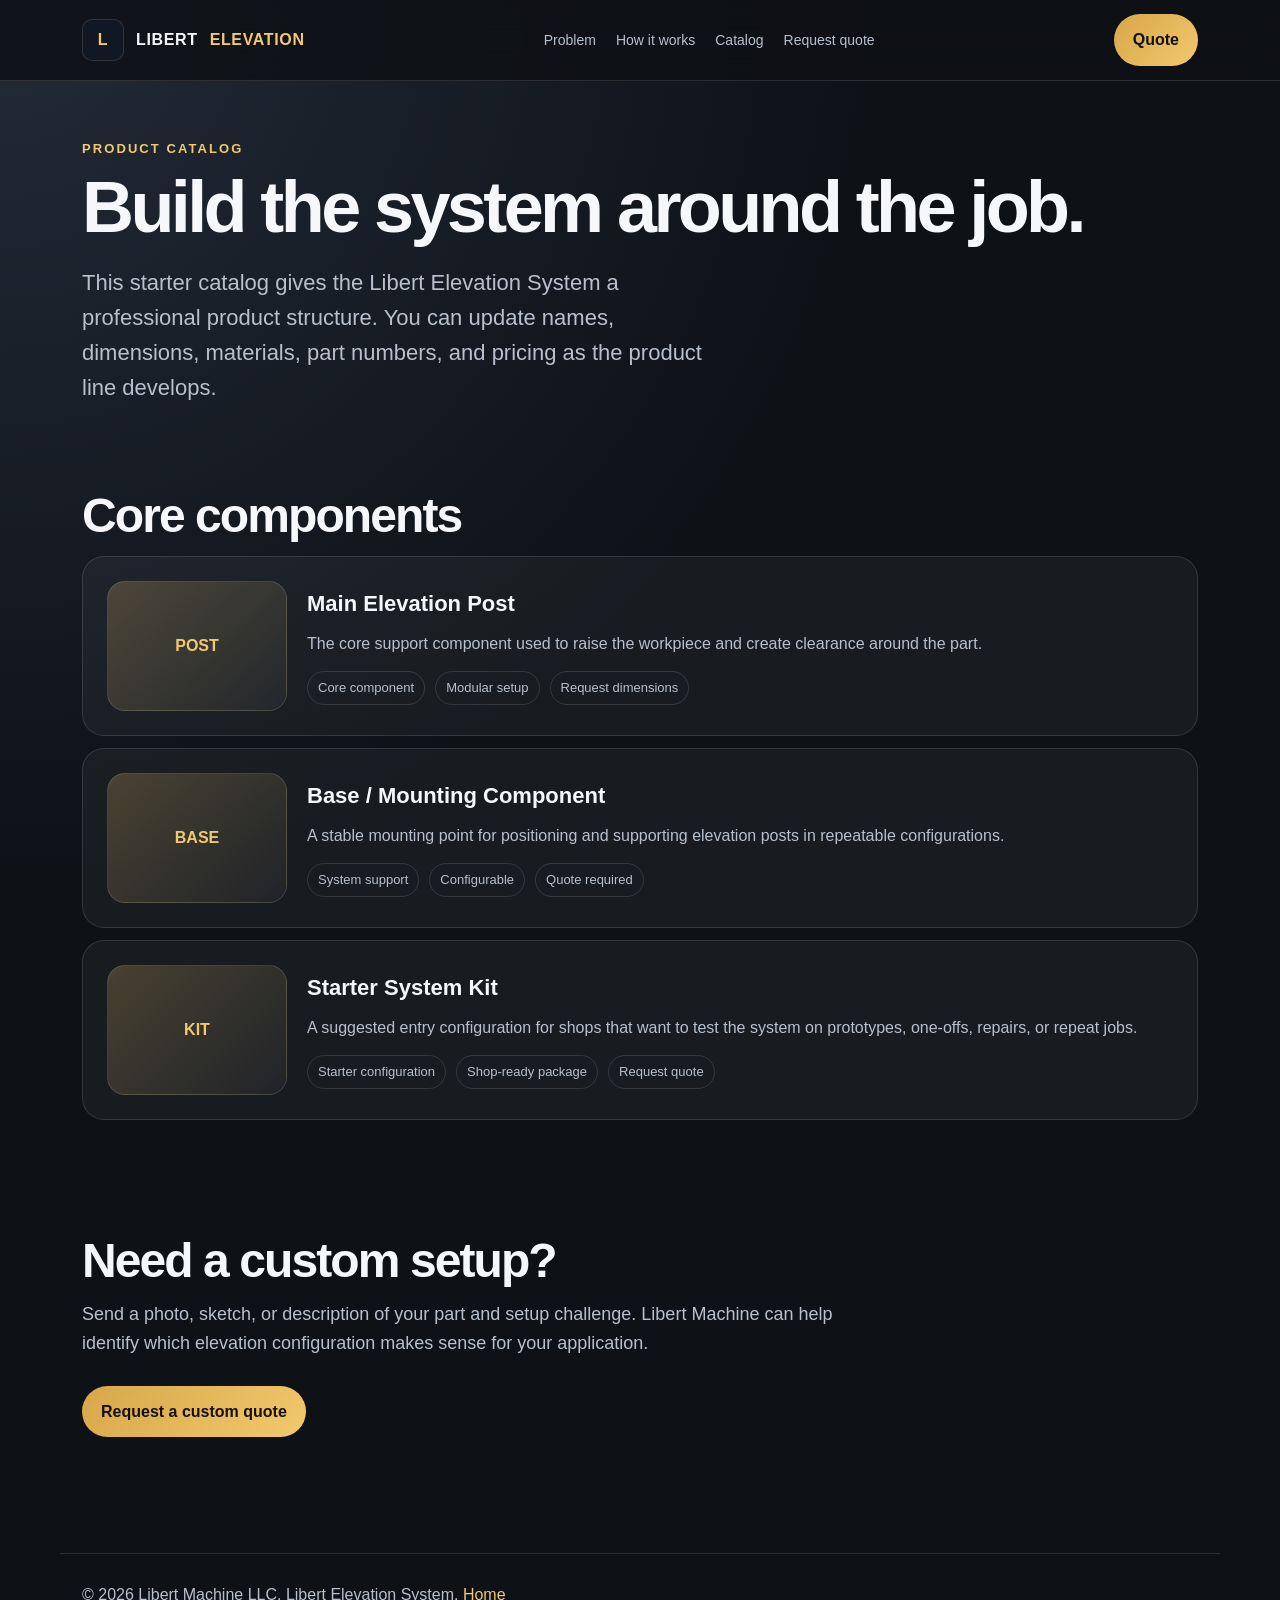
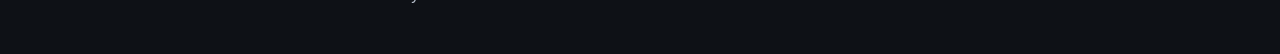
==== catalog.html @ 6cf3e9b4 "Add files via upload" ====
<!DOCTYPE html>
<html lang="en">
<head>
  <meta charset="UTF-8" />
  <meta name="viewport" content="width=device-width, initial-scale=1.0" />
  <title>Product Catalog | Libert Elevation System</title>
  <meta name="description" content="Explore Libert Elevation System modular workholding components and starter configurations." />
  <link rel="stylesheet" href="styles.css" />
</head>
<body>
  <nav class="nav">
    <div class="nav-inner">
      <a class="logo-lockup" href="index.html"><span class="logo-mark">L</span> Libert <span>Elevation</span></a>
      <div class="nav-links">
        <a href="index.html#problem">Problem</a>
        <a href="index.html#how">How it works</a>
        <a href="catalog.html">Catalog</a>
        <a href="index.html#quote">Request quote</a>
      </div>
      <a class="btn btn-primary mobile-cta" href="index.html#quote">Quote</a>
    </div>
  </nav>

  <main class="page-wrap">
    <div class="eyebrow">Product catalog</div>
    <h1>Build the system around the job.</h1>
    <p class="lead">This starter catalog gives the Libert Elevation System a professional product structure. You can update names, dimensions, materials, part numbers, and pricing as the product line develops.</p>

    <section style="padding-left:0;padding-right:0;">
      <h2 class="section-title">Core components</h2>
      <div class="feature-list">
        <div class="card catalog-item">
          <div class="catalog-visual">Post</div>
          <div>
            <h3>Main Elevation Post</h3>
            <p>The core support component used to raise the workpiece and create clearance around the part.</p>
            <div class="specs"><span>Core component</span><span>Modular setup</span><span>Request dimensions</span></div>
          </div>
        </div>

        <div class="card catalog-item">
          <div class="catalog-visual">Base</div>
          <div>
            <h3>Base / Mounting Component</h3>
            <p>A stable mounting point for positioning and supporting elevation posts in repeatable configurations.</p>
            <div class="specs"><span>System support</span><span>Configurable</span><span>Quote required</span></div>
          </div>
        </div>

        <div class="card catalog-item">
          <div class="catalog-visual">Kit</div>
          <div>
            <h3>Starter System Kit</h3>
            <p>A suggested entry configuration for shops that want to test the system on prototypes, one-offs, repairs, or repeat jobs.</p>
            <div class="specs"><span>Starter configuration</span><span>Shop-ready package</span><span>Request quote</span></div>
          </div>
        </div>
      </div>
    </section>

    <section style="padding-left:0;padding-right:0;">
      <h2 class="section-title">Need a custom setup?</h2>
      <p class="section-copy">Send a photo, sketch, or description of your part and setup challenge. Libert Machine can help identify which elevation configuration makes sense for your application.</p>
      <a class="btn btn-primary" href="index.html#quote">Request a custom quote</a>
    </section>
  </main>

  <footer>
    © 2026 Libert Machine LLC. Libert Elevation System. <a href="index.html">Home</a>
  </footer>
</body>
</html>
---- styles.css ----
:root {
  --bg: #0e1116;
  --panel: #171c24;
  --panel-2: #202733;
  --text: #f5f7fa;
  --muted: #b7c0cc;
  --line: rgba(255,255,255,.12);
  --accent: #d7a64a;
  --accent-2: #f2c96d;
  --max: 1160px;
}
* { box-sizing: border-box; }
html { scroll-behavior: smooth; }
body {
  margin: 0;
  font-family: Arial, Helvetica, sans-serif;
  background: radial-gradient(circle at top left, #222b38 0, var(--bg) 42%);
  color: var(--text);
  line-height: 1.6;
  overflow-x: hidden;
}
a { color: inherit; text-decoration: none; }
img { max-width: 100%; display: block; }
.nav {
  position: sticky; top: 0; z-index: 10;
  backdrop-filter: blur(16px);
  background: rgba(14, 17, 22, .86);
  border-bottom: 1px solid var(--line);
}
.nav-inner {
  max-width: var(--max); margin: 0 auto; padding: 14px 22px;
  display: flex; align-items: center; justify-content: space-between; gap: 18px;
}
.logo-lockup { display:flex; align-items:center; gap:12px; font-weight:900; text-transform:uppercase; letter-spacing:.04em; }
.logo-mark { width:42px; height:42px; border-radius:10px; background:#111823; border:1px solid var(--line); display:grid; place-items:center; color:var(--accent-2); font-weight:900; }
.logo-lockup span { color: var(--accent-2); }
.nav-links { display: flex; gap: 20px; color: var(--muted); font-size: 14px; align-items:center; }
.nav-links a:hover { color: var(--text); }
.mobile-cta { display:none; }
section, .page-wrap { max-width: var(--max); margin: 0 auto; padding: 58px 22px; }
.hero {
  max-width: var(--max); margin: 0 auto; padding: 76px 22px 54px;
  display: grid; grid-template-columns: 1fr 1fr; gap: 42px; align-items: center;
}
.eyebrow { color: var(--accent-2); text-transform: uppercase; letter-spacing: .16em; font-size: 13px; font-weight: 700; margin-bottom: 14px; }
h1 { font-size: clamp(42px, 6vw, 72px); line-height: .96; margin: 0 0 22px; letter-spacing: -0.05em; }
.lead { font-size: clamp(18px, 2vw, 22px); color: var(--muted); max-width: 650px; margin: 0 0 28px; }
.buttons { display: flex; flex-wrap: wrap; gap: 14px; margin-top: 28px; }
.btn {
  display: inline-flex; align-items: center; justify-content: center;
  padding: 13px 19px; border-radius: 999px; font-weight: 800;
  border: 1px solid var(--line); cursor:pointer;
}
.btn-primary { background: linear-gradient(135deg, var(--accent), var(--accent-2)); color: #15110a; border: 0; }
.hero-card, .media-card {
  background: linear-gradient(180deg, rgba(255,255,255,.08), rgba(255,255,255,.02));
  border: 1px solid var(--line); border-radius: 28px; padding: 12px;
  box-shadow: 0 28px 70px rgba(0,0,0,.38);
}
.hero-card img { width: 100%; aspect-ratio: 16 / 10; object-fit: cover; border-radius: 20px; }
.caption { padding: 14px 8px 4px; color: var(--muted); font-size: 14px; }
.section-title { font-size: clamp(32px, 4vw, 48px); line-height: 1.05; margin: 0 0 14px; letter-spacing: -0.04em; }
.section-copy { color: var(--muted); max-width: 800px; margin: 0 0 28px; font-size: 18px; }
.grid-3 { display: grid; grid-template-columns: repeat(3, 1fr); gap: 18px; }
.grid-2 { display: grid; grid-template-columns: repeat(2, 1fr); gap: 18px; }
.card {
  background: rgba(255,255,255,.045); border: 1px solid var(--line);
  border-radius: 22px; padding: 24px;
}
.card h3 { margin: 0 0 10px; font-size: 22px; }
.card p { margin: 0; color: var(--muted); }
.problem { background: rgba(0,0,0,.18); border-top: 1px solid var(--line); border-bottom: 1px solid var(--line); max-width:none; }
.problem-inner { max-width:var(--max); margin:0 auto; padding: 58px 22px; }
.split { display: grid; grid-template-columns: .95fr 1.05fr; gap: 24px; align-items: stretch; }
.feature-list { display: grid; gap: 12px; }
.feature { background: var(--panel); border: 1px solid var(--line); border-radius: 18px; padding: 18px; }
.feature strong { color: var(--accent-2); }
.quote-box {
  background: linear-gradient(135deg, var(--panel), var(--panel-2));
  border: 1px solid var(--line); border-radius: 28px; padding: 30px;
  display: flex; flex-direction: column; justify-content: center;
}
.quote-box p { font-size: clamp(24px, 3vw, 38px); line-height: 1.15; letter-spacing: -0.04em; margin: 0; font-weight: 800; }
.steps { counter-reset: step; }
.step h3::before {
  counter-increment: step; content: counter(step);
  display:inline-grid; place-items:center; width:32px; height:32px;
  margin-right:10px; border-radius:50%; background:var(--accent-2); color:#15110a; font-size:16px;
}
.catalog-item { display:grid; grid-template-columns: 180px 1fr; gap: 20px; align-items:center; }
.catalog-visual {
  min-height:130px; border-radius:18px; border:1px solid var(--line);
  background: linear-gradient(135deg, rgba(242,201,109,.22), rgba(255,255,255,.04));
  display:grid; place-items:center; color:var(--accent-2); font-weight:900; text-transform:uppercase;
}
.specs { display:flex; gap:10px; flex-wrap:wrap; margin-top:14px; }
.specs span { border:1px solid var(--line); color:var(--muted); border-radius:999px; padding:6px 10px; font-size:13px; }
.cta {
  background: linear-gradient(135deg, rgba(215,166,74,.18), rgba(255,255,255,.04));
  border: 1px solid var(--line); border-radius: 32px; padding: 42px;
  display: grid; grid-template-columns: 1.1fr .9fr; gap: 28px; align-items: start;
}
.cta h2 { margin: 0 0 12px; font-size: clamp(32px, 4vw, 52px); line-height: 1; }
.cta p { margin: 0 0 18px; color: var(--muted); font-size: 18px; }
form { display: grid; gap: 12px; }
input, textarea, select {
  width: 100%; padding: 14px 15px; border-radius: 14px;
  border: 1px solid var(--line); background: rgba(0,0,0,.24);
  color: var(--text); font: inherit;
}
textarea { min-height: 120px; resize: vertical; }
.form-grid { display:grid; grid-template-columns:1fr 1fr; gap:12px; }
footer {
  max-width: var(--max); margin: 0 auto; padding: 28px 22px 46px;
  color: var(--muted); border-top: 1px solid var(--line);
}
footer a { color:var(--accent-2); }
@media (max-width: 860px) {
  .hero, .split, .cta, .grid-2 { grid-template-columns: 1fr; }
  .grid-3 { grid-template-columns: 1fr; }
  .nav-links { display: none; }
  .mobile-cta { display:inline-flex; padding:10px 13px; font-size:13px; }
  .hero { padding-top: 48px; }
  .cta { padding: 28px; }
  .catalog-item { grid-template-columns:1fr; }
  .form-grid { grid-template-columns:1fr; }
}
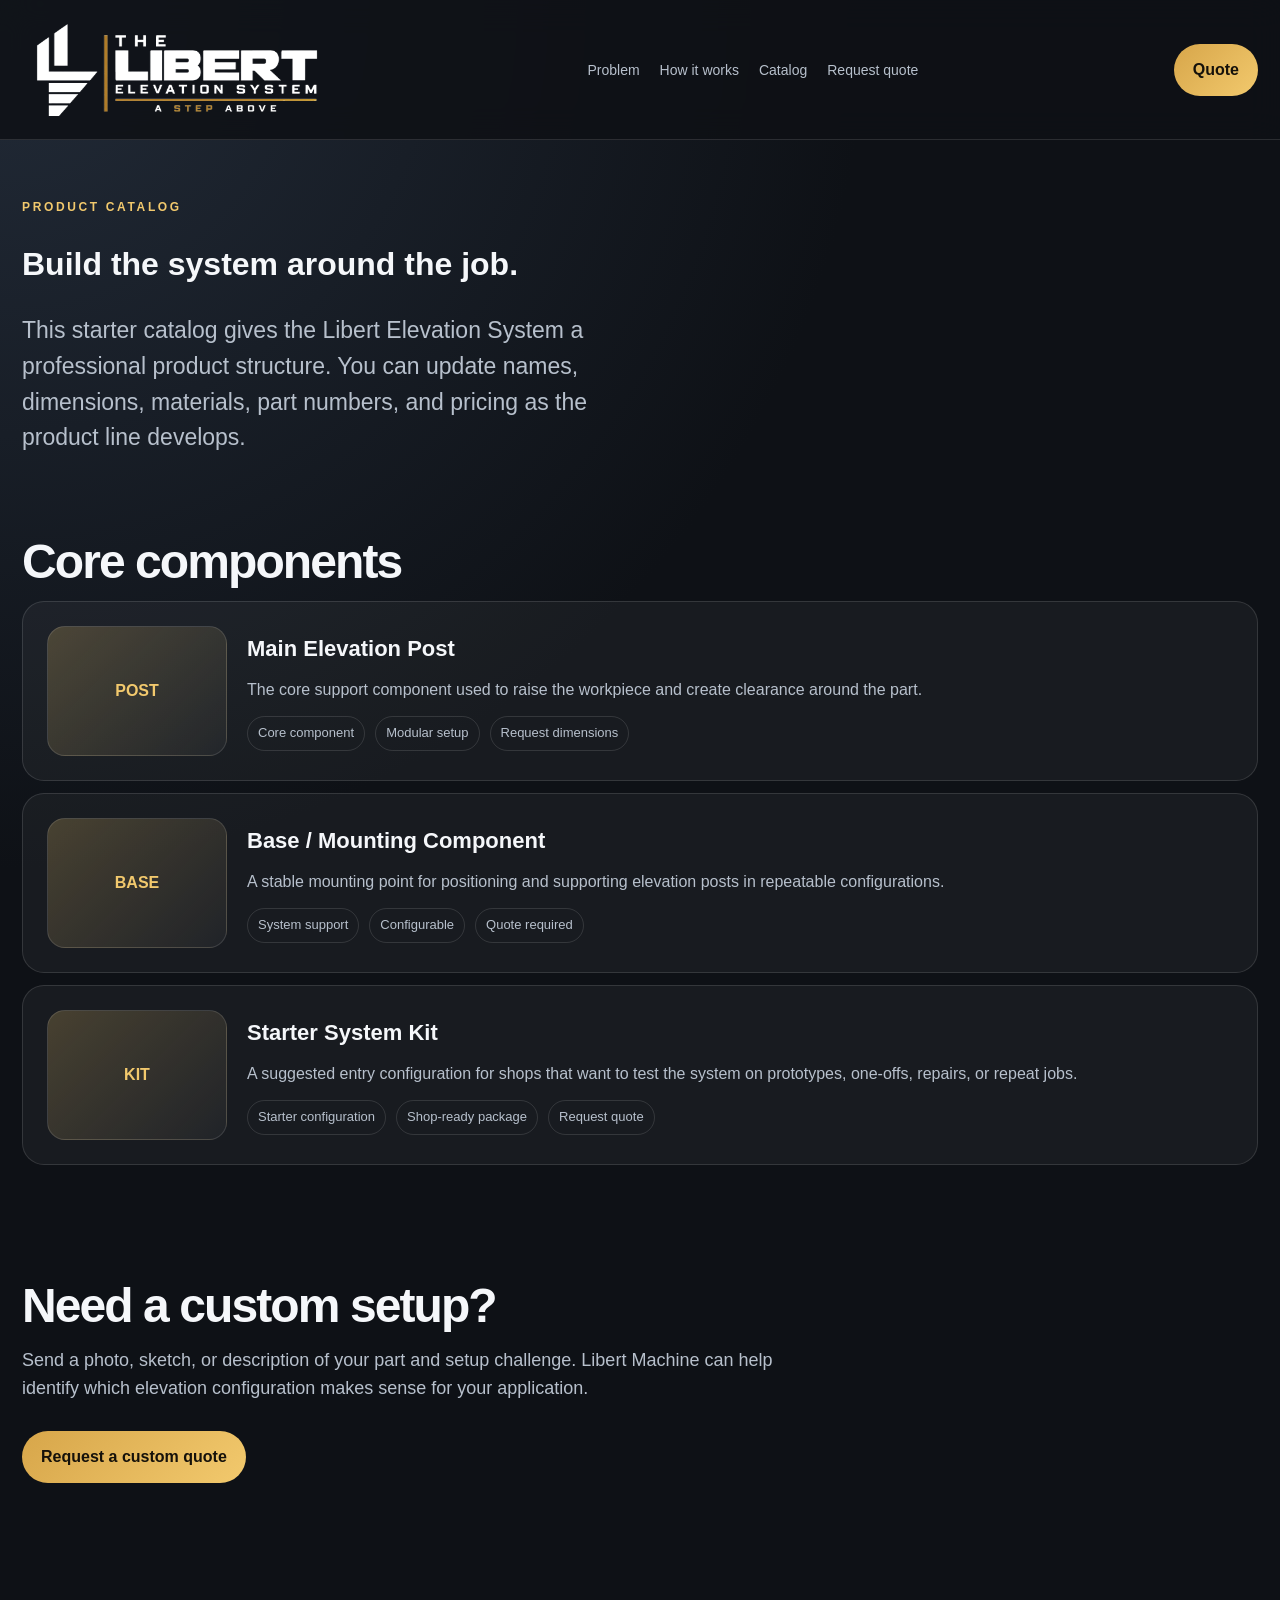
==== commit c34def55: "Add ROI calculator and premium quote section" ====
--- a/catalog.html
+++ b/catalog.html
@@ -6,14 +6,15 @@
   <title>Product Catalog | Libert Elevation System</title>
   <meta name="description" content="Explore Libert Elevation System modular workholding components and starter configurations." />
   <link rel="stylesheet" href="styles.css" />
+  <link rel="icon" href="favicon.png" type="image/png" />
 </head>
 <body>
   <nav class="nav">
     <div class="nav-inner">
-      <a class="logo-lockup" href="index.html"><span class="logo-mark">L</span> Libert <span>Elevation</span></a>
+      <a class="logo-lockup" href="index.html" aria-label="Libert Elevation System — Home"><img src="assets/les-full-logo-light.png" alt="The Libert Elevation System — A Step Above" width="460" height="165"></a>
       <div class="nav-links">
         <a href="index.html#problem">Problem</a>
-        <a href="index.html#how">How it works</a>
+        <a href="index.html#system-diagram">How it works</a>
         <a href="catalog.html">Catalog</a>
         <a href="index.html#quote">Request quote</a>
       </div>
--- a/styles.css
+++ b/styles.css
@@ -1,4 +1,3 @@
-
 :root {
   --bg: #0e1116;
   --panel: #171c24;
@@ -8,7 +7,7 @@
   --line: rgba(255,255,255,.12);
   --accent: #d7a64a;
   --accent-2: #f2c96d;
-  --max: 1160px;
+  --max: 1400px;
 }
 * { box-sizing: border-box; }
 html { scroll-behavior: smooth; }
@@ -34,31 +33,262 @@
 }
 .logo-lockup { display:flex; align-items:center; gap:12px; font-weight:900; text-transform:uppercase; letter-spacing:.04em; }
 .logo-mark { width:42px; height:42px; border-radius:10px; background:#111823; border:1px solid var(--line); display:grid; place-items:center; color:var(--accent-2); font-weight:900; }
-.logo-lockup span { color: var(--accent-2); }
+.logo-main {
+  color: var(--text);
+}
+
+.logo-accent {
+  color: var(--accent-2);
+}
 .nav-links { display: flex; gap: 20px; color: var(--muted); font-size: 14px; align-items:center; }
 .nav-links a:hover { color: var(--text); }
 .mobile-cta { display:none; }
 section, .page-wrap { max-width: var(--max); margin: 0 auto; padding: 58px 22px; }
 .hero {
-  max-width: var(--max); margin: 0 auto; padding: 76px 22px 54px;
-  display: grid; grid-template-columns: 1fr 1fr; gap: 42px; align-items: center;
-}
-.eyebrow { color: var(--accent-2); text-transform: uppercase; letter-spacing: .16em; font-size: 13px; font-weight: 700; margin-bottom: 14px; }
-h1 { font-size: clamp(42px, 6vw, 72px); line-height: .96; margin: 0 0 22px; letter-spacing: -0.05em; }
-.lead { font-size: clamp(18px, 2vw, 22px); color: var(--muted); max-width: 650px; margin: 0 0 28px; }
-.buttons { display: flex; flex-wrap: wrap; gap: 14px; margin-top: 28px; }
+  max-width: var(--max);
+  margin: 0 auto;
+  padding: 76px 22px 54px;
+  display: grid;
+  grid-template-columns: 1fr 1fr;
+  gap: 42px;
+  align-items: center;
+}
 .btn {
-  display: inline-flex; align-items: center; justify-content: center;
-  padding: 13px 19px; border-radius: 999px; font-weight: 800;
-  border: 1px solid var(--line); cursor:pointer;
+  display: inline-flex;
+  align-items: center;
+  justify-content: center;
+  padding: 13px 19px;
+  border-radius: 999px;
+  font-weight: 800;
+  border: 1px solid var(--line);
+  cursor: pointer;
 }
 .btn-primary { background: linear-gradient(135deg, var(--accent), var(--accent-2)); color: #15110a; border: 0; }
-.hero-card, .media-card {
+.hero-card {
   background: linear-gradient(180deg, rgba(255,255,255,.08), rgba(255,255,255,.02));
-  border: 1px solid var(--line); border-radius: 28px; padding: 12px;
+  border: 1px solid var(--line);
+  border-radius: 28px;
+  padding: 8px;
   box-shadow: 0 28px 70px rgba(0,0,0,.38);
-}
-.hero-card img { width: 100%; aspect-ratio: 16 / 10; object-fit: cover; border-radius: 20px; }
+  width: 100%;
+  max-width: 800px;
+  justify-self: end;
+  transform: translateY(-20px);
+}
+
+.media-card {
+  background: linear-gradient(180deg, rgba(255,255,255,.08), rgba(255,255,255,.02));
+  border: 1px solid var(--line);
+  border-radius: 28px;
+  padding: 8px;
+  box-shadow: 0 28px 70px rgba(0,0,0,.38);
+}
+.diagram-card {
+    background: linear-gradient(
+        180deg,
+        rgba(255,255,255,.08),
+        rgba(255,255,255,.02)
+    );
+
+    border: 1px solid var(--line);
+    border-radius: 28px;
+    padding: 12px;
+
+    box-shadow: 0 28px 70px rgba(0,0,0,.38);
+}
+
+.diagram-card img {
+    width: 100%;
+    height: auto;
+    display: block;
+    border-radius: 20px;
+}
+.hero-card img {
+  width: 100%;
+  display: block;
+  border-radius: 16px;
+}
+.hero h1 {
+  font-size: clamp(54px, 6vw, 86px);
+  line-height: 0.92;
+  letter-spacing: -0.06em;
+  max-width: 9ch;
+  margin: 0 0 24px;
+  font-weight: 900;
+}
+.hero-badge{
+  display:inline-block;
+  margin-top:20px;
+  padding:10px 16px;
+  border:1px solid rgba(242,201,109,.3);
+  border-radius:999px;
+  color:#f2c96d;
+  font-size:12px;
+  font-weight:800;
+  letter-spacing:.12em;
+}
+.hero-stats{
+  display:flex;
+  flex-wrap:wrap;
+  gap:10px;
+  margin:24px 0;
+}
+.chat-widget {
+  position: fixed;
+  right: 22px;
+  bottom: 22px;
+  z-index: 9999;
+  font-family: inherit;
+}
+
+.chat-toggle {
+  background: #111827;
+  color: white;
+  border: none;
+  padding: 14px 18px;
+  border-radius: 999px;
+  font-weight: 700;
+  cursor: pointer;
+  box-shadow: 0 10px 30px rgba(0,0,0,0.25);
+}
+
+.chat-box {
+  display: none;
+  width: 320px;
+  max-width: calc(100vw - 32px);
+  background: white;
+  border-radius: 18px;
+  overflow: hidden;
+  box-shadow: 0 18px 50px rgba(0,0,0,0.25);
+  margin-bottom: 12px;
+  border: 1px solid #e5e7eb;
+}
+
+.chat-box.open {
+  display: block;
+}
+
+.chat-header {
+  background: #111827;
+  color: white;
+  padding: 14px 16px;
+  display: flex;
+  justify-content: space-between;
+  align-items: center;
+}
+
+.chat-header button {
+  background: transparent;
+  color: white;
+  border: none;
+  font-size: 22px;
+  cursor: pointer;
+}
+
+.chat-messages {
+  padding: 14px;
+  max-height: 260px;
+  overflow-y: auto;
+  background: #f9fafb;
+}
+
+.bot-message,
+.user-message {
+  padding: 10px 12px;
+  border-radius: 14px;
+  margin-bottom: 10px;
+  font-size: 0.92rem;
+  line-height: 1.4;
+}
+.bot-message {
+  background: white;
+  color: #111827;
+  border: 1px solid #e5e7eb;
+}
+
+.user-message {
+  background: #111827;
+  color: white;
+  margin-left: 40px;
+}
+
+.chat-options {
+  padding: 12px;
+  display: grid;
+  gap: 8px;
+  background: white;
+}
+
+.chat-options button {
+  border: 1px solid #d1d5db;
+  background: #f9fafb;
+  padding: 10px;
+  border-radius: 10px;
+  cursor: pointer;
+  font-weight: 600;
+}
+
+.chat-options button:hover {
+  background: #e5e7eb;
+}
+.hero-stats span{
+  padding:8px 14px;
+  border:1px solid rgba(255,255,255,.12);
+  border-radius:999px;
+  background:rgba(255,255,255,.03);
+  color:#d8dde6;
+  font-size:12px;
+  font-weight:700;
+  text-transform:uppercase;
+  letter-spacing:.08em;
+}
+.eyebrow {
+  color: var(--accent-2);
+  text-transform: uppercase;
+  letter-spacing: .22em;
+  font-size: 12px;
+  font-weight: 800;
+  margin-bottom: 18px;
+}
+
+.lead {
+  font-size: clamp(18px, 1.8vw, 23px);
+  line-height: 1.55;
+  color: var(--muted);
+  max-width: 620px;
+}
+
+.hero-proof {
+  margin-top: 22px;
+  color: #f2c96d;
+  font-size: 13px;
+  font-weight: 800;
+  letter-spacing: .12em;
+  text-transform: uppercase;
+}
+.btn-industrial{
+  background:linear-gradient(135deg,#d7a643,#f2c96d);
+  color:#15110a;
+  font-weight:800;
+  padding:16px 28px;
+  border-radius:12px;
+  text-transform:uppercase;
+  letter-spacing:.08em;
+  border:1px solid rgba(255,255,255,.2);
+}
+
+.btn-industrial:hover {
+  transform: translateY(-2px);
+  box-shadow:
+    0 18px 42px rgba(0,0,0,.55),
+    inset 0 1px 0 rgba(255,255,255,.45);
+}
+
+.btn-ghost {
+  background: rgba(255,255,255,.03);
+  color: var(--text);
+  border: 1px solid var(--line);
+}
 .caption { padding: 14px 8px 4px; color: var(--muted); font-size: 14px; }
 .section-title { font-size: clamp(32px, 4vw, 48px); line-height: 1.05; margin: 0 0 14px; letter-spacing: -0.04em; }
 .section-copy { color: var(--muted); max-width: 800px; margin: 0 0 28px; font-size: 18px; }
@@ -104,25 +334,1291 @@
 .cta h2 { margin: 0 0 12px; font-size: clamp(32px, 4vw, 52px); line-height: 1; }
 .cta p { margin: 0 0 18px; color: var(--muted); font-size: 18px; }
 form { display: grid; gap: 12px; }
-input, textarea, select {
-  width: 100%; padding: 14px 15px; border-radius: 14px;
-  border: 1px solid var(--line); background: rgba(0,0,0,.24);
-  color: var(--text); font: inherit;
-}
-textarea { min-height: 120px; resize: vertical; }
-.form-grid { display:grid; grid-template-columns:1fr 1fr; gap:12px; }
-footer {
-  max-width: var(--max); margin: 0 auto; padding: 28px 22px 46px;
-  color: var(--muted); border-top: 1px solid var(--line);
+form { 
+  display: grid; 
+  gap: 12px; 
+}
+
+.form-grid { 
+  display: grid; 
+  grid-template-columns: 0.85fr 1.15fr; 
+  gap: 12px; 
+}
+
+input, 
+textarea, 
+select {
+  width: 100%; 
+  padding: 14px 15px; 
+  border-radius: 14px;
+  border: 1px solid var(--line); 
+  background: rgba(0,0,0,.24);
+  color: var(--text); 
+  font: inherit;
+  box-sizing: border-box;
+}
+
+textarea { 
+  min-height: 120px; 
+  resize: vertical; 
+  grid-column: span 2;
+}
+
+form .btn {
+  justify-self: start;
 }
 footer a { color:var(--accent-2); }
+
+.gold-text {
+  color: #D4A43C;
+}
+
 @media (max-width: 860px) {
-  .hero, .split, .cta, .grid-2 { grid-template-columns: 1fr; }
-  .grid-3 { grid-template-columns: 1fr; }
-  .nav-links { display: none; }
-  .mobile-cta { display:inline-flex; padding:10px 13px; font-size:13px; }
-  .hero { padding-top: 48px; }
-  .cta { padding: 28px; }
-  .catalog-item { grid-template-columns:1fr; }
-  .form-grid { grid-template-columns:1fr; }
-}
+  .hero, 
+  .split, 
+  .cta, 
+  .grid-2 {
+    grid-template-columns: 1fr;
+  }
+
+  .grid-3 {
+    grid-template-columns: 1fr;
+  }
+
+  .nav-links {
+    display: none;
+  }
+
+  .mobile-cta {
+    display: inline-flex;
+    padding: 10px 13px;
+    font-size: 13px;
+  }
+
+  .hero {
+    padding: 48px 22px 42px;
+    gap: 32px;
+  }
+
+  .hero h1 {
+    font-size: clamp(54px, 18vw, 78px);
+    line-height: .9;
+    max-width: 8ch;
+  }
+
+  .lead {
+    font-size: 20px;
+    line-height: 1.45;
+  }
+
+  .hero-stats {
+    flex-direction: column;
+    align-items: flex-start;
+  }
+
+  .hero-badge {
+    max-width: 300px;
+    line-height: 1.4;
+  }
+
+  .buttons {
+    flex-direction: column;
+    align-items: stretch;
+  }
+
+  .btn {
+    width: 100%;
+  }
+
+  .hero-card {
+    transform: none;
+    justify-self: stretch;
+    max-width: 100%;
+  }
+
+  .cta {
+    padding: 28px;
+  }
+
+  .catalog-item {
+    grid-template-columns: 1fr;
+  }
+
+  .form-grid {
+    grid-template-columns: 1fr;
+  }
+
+  textarea {
+    grid-column: span 1;
+  }
+}
+
+/* 2026 Libert Elevation System identity */
+.logo-lockup { display:flex; align-items:center; flex:0 1 310px; min-width:0; }
+.logo-lockup img { width:100%; max-width:310px; height:auto; object-fit:contain; }
+.nav-inner { min-height:90px; }
+.brand-tagline { display:inline-block; margin:12px 0 23px; padding-bottom:8px; border-bottom:2px solid var(--accent); color:var(--text); font-size:clamp(16px,2vw,22px); font-weight:800; letter-spacing:.24em; }
+.brand-tagline strong { color:var(--accent-2); }
+.hero-copy .eyebrow { margin-bottom:0; }
+@media(max-width:860px) { .logo-lockup { flex-basis:210px; } .logo-lockup img { max-width:210px; } .nav-inner { min-height:74px; } .brand-tagline { letter-spacing:.13em; } }
+@media(max-width:380px) { .logo-lockup { flex-basis:175px; } .logo-lockup img { max-width:175px; } }
+
+/* PREMIUM HERO ACTIONS */
+
+.hero-actions {
+  margin-top: 36px;
+  max-width: 650px;
+}
+
+/* FEATURES */
+
+.hero-features {
+  display: flex;
+  flex-wrap: wrap;
+  gap: 12px;
+  margin-bottom: 34px;
+}
+
+.hero-features span {
+  padding: 10px 15px;
+  border: 1px solid rgba(255,255,255,0.13);
+  border-radius: 4px;
+  background: rgba(255,255,255,0.025);
+
+  color: #cbd0d7;
+  font-size: 10px;
+  font-weight: 700;
+  letter-spacing: 1.3px;
+  text-transform: uppercase;
+}
+
+/* WISCONSIN ORIGIN */
+
+.hero-origin {
+  display: flex;
+  align-items: center;
+  flex-wrap: wrap;
+  gap: 12px;
+
+  margin-bottom: 22px;
+
+  color: #e5b653;
+  font-size: 11px;
+  font-weight: 800;
+  letter-spacing: 1.5px;
+}
+
+.origin-line {
+  width: 26px;
+  height: 2px;
+  background: #e5b653;
+}
+
+.origin-dot {
+  width: 4px;
+  height: 4px;
+  border-radius: 50%;
+  background: #e5b653;
+}
+
+/* BUTTONS */
+
+.hero-buttons {
+  display: flex;
+  flex-wrap: wrap;
+  gap: 12px;
+}
+
+.hero-btn-primary,
+.hero-btn-secondary {
+  display: inline-flex;
+  align-items: center;
+  justify-content: space-between;
+  gap: 30px;
+
+  min-height: 58px;
+  padding: 0 24px;
+
+  border-radius: 5px;
+
+  font-size: 12px;
+  font-weight: 800;
+  letter-spacing: 1.2px;
+  text-decoration: none;
+
+  transition:
+    background 0.25s ease,
+    border-color 0.25s ease,
+    transform 0.25s ease;
+}
+
+.hero-btn-primary {
+  background: #e5b653;
+  color: #171c23;
+  border: 1px solid #e5b653;
+}
+
+.hero-btn-primary:hover {
+  background: #f3cb77;
+  border-color: #f3cb77;
+  transform: translateY(-2px);
+}
+
+.hero-btn-secondary {
+  background: transparent;
+  color: #f5f5f5;
+  border: 1px solid rgba(255,255,255,0.25);
+}
+
+.hero-btn-secondary:hover {
+  background: rgba(255,255,255,0.06);
+  border-color: #e5b653;
+  transform: translateY(-2px);
+}
+
+/* MOBILE */
+
+@media (max-width: 600px) {
+  .hero-features {
+    gap: 8px;
+  }
+
+  .hero-features span {
+    font-size: 9px;
+    padding: 9px 11px;
+  }
+
+  .hero-origin {
+    font-size: 10px;
+    line-height: 1.8;
+  }
+
+  .hero-buttons {
+    flex-direction: column;
+  }
+
+  .hero-btn-primary,
+  .hero-btn-secondary {
+    width: 100%;
+  }
+}
+
+/* PREMIUM CONTENT SECTIONS */
+
+.premium-section {
+  padding: 110px 28px;
+  color: #f8fafc;
+}
+
+.challenge-section {
+  background: #171c22;
+}
+
+.solution-section {
+  background: #202731;
+  border-top: 1px solid rgba(255,255,255,0.08);
+}
+
+.premium-container {
+  max-width: 1360px;
+  margin: 0 auto;
+}
+
+/* SECTION LABEL */
+
+.section-label {
+  display: flex;
+  align-items: center;
+  gap: 14px;
+  margin-bottom: 28px;
+
+  color: #e5b653;
+  font-size: 12px;
+  font-weight: 800;
+  letter-spacing: 2.5px;
+}
+
+.label-line {
+  width: 32px;
+  height: 2px;
+  background: #e5b653;
+}
+
+/* HEADINGS */
+
+.premium-heading {
+  max-width: 1050px;
+  margin: 0 0 26px;
+
+  font-size: clamp(36px, 4.5vw, 64px);
+  font-weight: 850;
+  line-height: 1.1;
+  letter-spacing: -2px;
+}
+
+.premium-heading span {
+  display: block;
+  color: #e5b653;
+}
+
+.premium-description {
+  max-width: 760px;
+  margin: 0 0 54px;
+
+  color: #bfc8d3;
+  font-size: 18px;
+  line-height: 1.8;
+}
+
+/* FEATURE GRID */
+
+.premium-grid {
+  display: grid;
+  grid-template-columns: repeat(3, minmax(0, 1fr));
+  gap: 20px;
+}
+
+.premium-card {
+  position: relative;
+  min-width: 0;
+  padding: 36px 30px 40px;
+
+  background: rgba(255,255,255,0.025);
+  border: 1px solid rgba(255,255,255,0.12);
+  border-radius: 6px;
+
+  transition:
+    transform 0.3s ease,
+    border-color 0.3s ease,
+    background 0.3s ease;
+}
+
+.challenge-section .premium-card {
+  border-top: 2px solid #e5b653;
+}
+
+.premium-card:hover {
+  transform: translateY(-5px);
+  border-color: rgba(229,182,83,0.6);
+  background: rgba(255,255,255,0.045);
+}
+
+.card-number {
+  display: block;
+  margin-bottom: 40px;
+
+  color: #e5b653;
+  font-size: 13px;
+  font-weight: 800;
+  letter-spacing: 2px;
+}
+
+.premium-card h3 {
+  margin: 0 0 16px;
+
+  color: #ffffff;
+  font-size: 22px;
+  font-weight: 750;
+  line-height: 1.3;
+}
+
+.premium-card p {
+  margin: 0;
+
+  color: #bfc8d3;
+  font-size: 15px;
+  line-height: 1.75;
+}
+
+/* RESPONSIVE */
+
+@media (max-width: 900px) {
+  .premium-section {
+    padding: 75px 24px;
+  }
+
+  .premium-grid {
+    grid-template-columns: 1fr;
+  }
+
+  .premium-card {
+    padding: 28px;
+  }
+
+  .card-number {
+    margin-bottom: 22px;
+  }
+
+  .premium-heading {
+    letter-spacing: -1px;
+  }
+}
+
+@media (max-width: 600px) {
+  .premium-section {
+    padding: 65px 20px;
+  }
+
+  .premium-description {
+    font-size: 16px;
+    margin-bottom: 35px;
+  }
+
+  .premium-heading {
+    font-size: clamp(32px, 9vw, 44px);
+  }
+}
+
+@media (prefers-reduced-motion: reduce) {
+  .premium-card {
+    transition: none;
+  }
+
+  .premium-card:hover {
+    transform: none;
+  }
+}
+
+
+/* LES HERO SLIDESHOW */
+
+.les-slideshow {
+  position: relative;
+  width: 100%;
+  aspect-ratio: 3 / 2;
+  overflow: hidden;
+  border-radius: 16px;
+  background: #15191e;
+}
+
+.les-slide {
+  position: absolute;
+  inset: 0;
+  opacity: 0;
+  transition: opacity 0.8s ease;
+  pointer-events: none;
+}
+
+.les-slide.active {
+  opacity: 1;
+  z-index: 1;
+}
+
+.les-slide img {
+  display: block;
+  width: 100%;
+  height: 100%;
+  object-fit: cover;
+}
+
+/* Navigation arrows */
+
+.slide-arrow {
+  position: absolute;
+  top: 50%;
+  transform: translateY(-50%);
+  z-index: 3;
+  width: 42px;
+  height: 42px;
+  border: 1px solid rgba(255,255,255,0.3);
+  border-radius: 50%;
+  background: rgba(15,19,24,0.65);
+  color: white;
+  cursor: pointer;
+  transition: 0.25s ease;
+}
+
+.slide-arrow:hover {
+  background: #c49a54;
+  color: #111;
+}
+
+.slide-arrow.prev {
+  left: 15px;
+}
+
+.slide-arrow.next {
+  right: 15px;
+}
+
+/* Gold slide indicators */
+
+.slide-dots {
+  position: absolute;
+  bottom: 18px;
+  left: 50%;
+  transform: translateX(-50%);
+  display: flex;
+  gap: 9px;
+  z-index: 3;
+}
+
+.slide-dot {
+  width: 8px;
+  height: 8px;
+  padding: 0;
+  border: 0;
+  border-radius: 50%;
+  background: rgba(255,255,255,0.5);
+  cursor: pointer;
+  transition: 0.3s ease;
+}
+
+.slide-dot.active {
+  width: 26px;
+  border-radius: 8px;
+  background: #c49a54;
+}
+
+@media (max-width: 600px) {
+  .les-slideshow {
+    aspect-ratio: 4 / 3;
+  }
+}
+
+
+/* ========================================
+   LES PREMIUM PROCESS SECTION
+======================================== */
+
+.les-process {
+  padding: 110px max(5%, calc((100% - 1400px)/2));
+  background: #14191f;
+}
+
+.les-section-label {
+  display: flex;
+  align-items: center;
+  gap: 14px;
+  color: #cda45f;
+  font-size: 11px;
+  font-weight: 800;
+  letter-spacing: 0.22em;
+}
+
+.les-section-label > span {
+  width: 32px;
+  height: 2px;
+  background: #cda45f;
+}
+
+.les-process-header {
+  max-width: 900px;
+  margin-bottom: 55px;
+}
+
+.les-process-header h2,
+.les-advantage-main h2 {
+  margin: 25px 0;
+  font-size: clamp(36px, 4.5vw, 64px);
+  font-weight: 900;
+  line-height: 1.05;
+  letter-spacing: -0.045em;
+  color: #fff;
+}
+
+.les-process-header h2 span,
+.les-advantage-main h2 span {
+  display: block;
+  color: #cda45f;
+}
+
+.les-process-header > p {
+  max-width: 640px;
+  color: #aeb8c4;
+  font-size: 18px;
+  line-height: 1.7;
+}
+
+.les-process-grid {
+  display: grid;
+  grid-template-columns: repeat(3, minmax(0, 1fr));
+  gap: 18px;
+}
+
+.les-process-card {
+  display: flex;
+  flex-direction: column;
+  min-height: 340px;
+  padding: 32px;
+  border: 1px solid #343c46;
+  border-radius: 12px;
+  background: #1d242d;
+  transition:
+    transform 0.3s ease,
+    border-color 0.3s ease,
+    background 0.3s ease;
+}
+
+.les-process-card:hover {
+  transform: translateY(-5px);
+  border-color: #cda45f;
+  background: #222b35;
+}
+
+.les-process-top {
+  display: flex;
+  align-items: center;
+  gap: 20px;
+}
+
+.les-process-number {
+  color: #cda45f;
+  font-size: 58px;
+  font-weight: 900;
+  line-height: 1;
+  letter-spacing: -0.06em;
+}
+
+.les-process-line {
+  flex: 1;
+  height: 1px;
+  background: #48515b;
+}
+
+.les-process-content {
+  margin-top: auto;
+  padding-top: 65px;
+}
+
+.les-process-tag {
+  color: #cda45f;
+  font-size: 10px;
+  font-weight: 800;
+  letter-spacing: 0.22em;
+}
+
+.les-process-content h3 {
+  margin: 14px 0;
+  color: #fff;
+  font-size: 25px;
+  font-weight: 800;
+  letter-spacing: -0.025em;
+}
+
+.les-process-content p {
+  max-width: 340px;
+  margin: 0;
+  color: #b5bec9;
+  font-size: 15px;
+  line-height: 1.75;
+}
+
+
+/* ========================================
+   PREMIUM ADVANTAGE SECTION
+======================================== */
+
+.les-advantage {
+  display: grid;
+  grid-template-columns: 1fr 1fr;
+  gap: 70px;
+  padding: 100px max(5%, calc((100% - 1400px)/2));
+  background: #1d242d;
+  border-top: 1px solid #343c46;
+}
+
+.les-advantage-main h2 {
+  max-width: 600px;
+}
+
+.les-advantage-main > p {
+  max-width: 460px;
+  color: #b5bec9;
+  font-size: 18px;
+  line-height: 1.75;
+}
+
+.les-advantage-link {
+  display: inline-flex;
+  align-items: center;
+  gap: 35px;
+  margin-top: 35px;
+  padding-bottom: 12px;
+  border-bottom: 2px solid #cda45f;
+  color: #cda45f;
+  font-size: 12px;
+  font-weight: 800;
+  letter-spacing: 0.1em;
+  text-decoration: none;
+  transition: gap 0.25s ease;
+}
+
+.les-advantage-link:hover {
+  gap: 48px;
+}
+
+.les-advantage-grid {
+  display: grid;
+  grid-template-columns: 1fr 1fr;
+  gap: 16px;
+}
+
+.les-benefit {
+  display: flex;
+  flex-direction: column;
+  gap: 28px;
+  padding: 28px;
+  background: #151b22;
+  border: 1px solid #38414c;
+  border-radius: 10px;
+  transition: border-color 0.25s ease;
+}
+
+.les-benefit:hover {
+  border-color: #cda45f;
+}
+
+.les-benefit-number {
+  color: #cda45f;
+  font-size: 12px;
+  font-weight: 800;
+  letter-spacing: 0.12em;
+}
+
+.les-benefit h3 {
+  margin: 0 0 12px;
+  color: #fff;
+  font-size: 19px;
+  font-weight: 800;
+}
+
+.les-benefit p {
+  margin: 0;
+  color: #aeb8c4;
+  font-size: 14px;
+  line-height: 1.7;
+}
+
+
+/* ========================================
+   RESPONSIVE
+======================================== */
+
+@media (max-width: 1000px) {
+  .les-advantage {
+    grid-template-columns: 1fr;
+    gap: 45px;
+  }
+}
+
+@media (max-width: 768px) {
+  .les-process,
+  .les-advantage {
+    padding: 70px 22px;
+  }
+
+  .les-process-grid {
+    grid-template-columns: 1fr;
+  }
+
+  .les-process-card {
+    min-height: 240px;
+  }
+
+  .les-process-content {
+    padding-top: 35px;
+  }
+
+  .les-advantage-grid {
+    grid-template-columns: 1fr;
+  }
+}
+
+@media (prefers-reduced-motion: reduce) {
+  .les-process-card,
+  .les-benefit,
+  .les-advantage-link {
+    transition: none;
+  }
+}
+
+
+/* ===================================
+   LES ROI CALCULATOR
+=================================== */
+
+.les-roi {
+  padding: 110px max(5%, calc((100% - 1400px)/2));
+  background: #14191f;
+}
+
+.roi-heading {
+  max-width: 850px;
+  margin-bottom: 48px;
+}
+
+.roi-eyebrow {
+  display: block;
+  color: #d5a85d;
+  font-size: 11px;
+  font-weight: 800;
+  letter-spacing: 0.2em;
+}
+
+.roi-heading h2 {
+  margin: 20px 0;
+  color: #fff;
+  font-size: clamp(38px, 5vw, 64px);
+  line-height: 1.05;
+  letter-spacing: -0.04em;
+}
+
+.roi-heading h2 span {
+  display: block;
+  color: #d5a85d;
+}
+
+.roi-heading .section-copy {
+  max-width: 750px;
+  color: #b5bec9;
+  font-size: 17px;
+  line-height: 1.75;
+}
+
+/* Main calculator */
+
+.roi-calculator {
+  display: grid;
+  grid-template-columns: 1fr 1fr;
+  overflow: hidden;
+  border: 1px solid #39434e;
+  border-radius: 18px;
+  background: #1d242d;
+}
+
+.roi-inputs,
+.roi-results {
+  padding: clamp(25px, 4vw, 50px);
+  min-width: 0;
+}
+
+.roi-inputs {
+  border-right: 1px solid #39434e;
+}
+
+.roi-inputs h3,
+.roi-results h3 {
+  margin: 18px 0 12px;
+  color: #fff;
+  font-size: clamp(24px, 2.5vw, 32px);
+  letter-spacing: -0.03em;
+}
+
+.roi-inputs > p {
+  margin-bottom: 40px;
+  color: #b5bec9;
+  line-height: 1.7;
+}
+
+/* Sliders */
+
+.roi-field {
+  margin-bottom: 32px;
+}
+
+.roi-field label {
+  display: flex;
+  align-items: center;
+  justify-content: space-between;
+  gap: 15px;
+  margin-bottom: 18px;
+  color: #e9edf2;
+  font-size: 15px;
+}
+
+.roi-field label strong {
+  color: #d5a85d;
+  font-size: 21px;
+  white-space: nowrap;
+}
+
+.roi-field input[type="range"] {
+  display: block;
+  width: 100%;
+  height: 5px;
+  margin: 0;
+  border-radius: 5px;
+  appearance: none;
+  -webkit-appearance: none;
+  background: #46515e;
+  accent-color: #d5a85d;
+  cursor: pointer;
+}
+
+.roi-field input[type="range"]::-webkit-slider-thumb {
+  width: 19px;
+  height: 19px;
+  border: 3px solid #1d242d;
+  border-radius: 50%;
+  appearance: none;
+  -webkit-appearance: none;
+  background: #d5a85d;
+  box-shadow: 0 0 0 1px #d5a85d;
+}
+
+.roi-field input[type="range"]::-moz-range-thumb {
+  width: 14px;
+  height: 14px;
+  border: 2px solid #1d242d;
+  border-radius: 50%;
+  background: #d5a85d;
+}
+
+/* Results */
+
+.roi-results {
+  background: #202832;
+}
+
+.roi-results h3 {
+  margin-bottom: 32px;
+}
+
+.roi-result-card {
+  margin-bottom: 18px;
+  padding: 30px;
+  border: 1px solid #46515d;
+  border-radius: 12px;
+  background: #161d25;
+}
+
+.roi-result-card > span {
+  display: block;
+  margin-bottom: 18px;
+  color: #bfc8d2;
+  font-size: 11px;
+  font-weight: 800;
+  letter-spacing: 0.13em;
+}
+
+.roi-result-card strong {
+  display: block;
+  color: #fff;
+  font-size: clamp(42px, 5vw, 66px);
+  font-weight: 900;
+  line-height: 1;
+  letter-spacing: -0.04em;
+}
+
+.roi-result-card p {
+  margin: 15px 0 0;
+  color: #b5bec9;
+  font-size: 14px;
+}
+
+.roi-result-gold {
+  border-color: #d5a85d;
+  background: #d5a85d;
+}
+
+.roi-result-gold > span,
+.roi-result-gold strong,
+.roi-result-gold p {
+  color: #1a2027;
+}
+
+.roi-formula {
+  margin-top: 32px;
+  padding-top: 25px;
+  border-top: 1px solid #46515d;
+}
+
+.roi-formula span {
+  color: #d5a85d;
+  font-size: 11px;
+  font-weight: 800;
+  letter-spacing: 0.15em;
+}
+
+.roi-formula p {
+  color: #e9edf2;
+  font-size: 16px;
+  line-height: 1.6;
+}
+
+.roi-disclaimer {
+  margin-top: 28px;
+  color: #aab4bf;
+  font-size: 12px;
+  line-height: 1.7;
+}
+
+/* Mobile */
+
+@media (max-width: 850px) {
+  .les-roi {
+    padding: 70px 22px;
+  }
+
+  .roi-calculator {
+    grid-template-columns: 1fr;
+  }
+
+  .roi-inputs {
+    border-right: 0;
+    border-bottom: 1px solid #39434e;
+  }
+}
+
+@media (max-width: 480px) {
+  .roi-inputs,
+  .roi-results {
+    padding: 25px 20px;
+  }
+
+  .roi-result-card {
+    padding: 22px;
+  }
+}
+
+
+/* ==================================
+   PREMIUM LES QUOTE SECTION
+================================== */
+
+.les-quote {
+  padding: 100px 5%;
+  background: #14191f;
+}
+
+.les-quote-container {
+  display: grid;
+  grid-template-columns: 0.9fr 1.1fr;
+  max-width: 1400px;
+  margin: 0 auto;
+  overflow: hidden;
+  border: 1px solid #3b4148;
+  border-radius: 22px;
+  background: #1d2229;
+}
+
+/* Left panel */
+
+.les-quote-intro {
+  padding: clamp(35px, 5vw, 65px);
+  background:
+    linear-gradient(145deg, #302b22, #1b2129 80%);
+}
+
+.les-quote-eyebrow {
+  color: #d5a85d;
+  font-size: 11px;
+  font-weight: 800;
+  letter-spacing: 0.18em;
+}
+
+.les-quote-intro h2 {
+  margin: 28px 0 24px;
+  color: #fff;
+  font-size: clamp(38px, 4vw, 58px);
+  font-weight: 900;
+  line-height: 1.08;
+  letter-spacing: -0.04em;
+}
+
+.les-quote-intro h2 span {
+  display: block;
+  color: #d5a85d;
+}
+
+.les-quote-intro > p {
+  max-width: 440px;
+  color: #b9c2cc;
+  font-size: 16px;
+  line-height: 1.8;
+}
+
+.les-quote-divider {
+  height: 1px;
+  margin: 45px 0 30px;
+  background: #454545;
+}
+
+.les-quote-feature {
+  display: flex;
+  align-items: center;
+  gap: 20px;
+  margin-bottom: 22px;
+}
+
+.les-quote-feature span {
+  color: #d5a85d;
+  font-size: 12px;
+  font-weight: 800;
+}
+
+.les-quote-feature p {
+  margin: 0;
+  color: #e6e9ed;
+  font-size: 15px;
+}
+
+.les-quote-origin {
+  margin-top: 65px;
+  color: #a5abb3;
+  font-size: 10px;
+  font-weight: 800;
+  letter-spacing: 0.18em;
+  line-height: 1.8;
+}
+
+/* Right panel */
+
+.les-quote-form-panel {
+  min-width: 0;
+  padding: clamp(30px, 4vw, 55px);
+  background: #20252c;
+}
+
+.les-quote-form-panel h3 {
+  margin: 16px 0 10px;
+  color: #fff;
+  font-size: clamp(26px, 3vw, 36px);
+  letter-spacing: -0.03em;
+}
+
+.les-quote-form-description {
+  margin-bottom: 35px;
+  color: #b9c2cc;
+  font-size: 15px;
+}
+
+/* Form */
+
+.les-quote-form {
+  display: flex;
+  flex-direction: column;
+  gap: 25px;
+}
+
+.les-quote-form-grid {
+  display: grid;
+  grid-template-columns: repeat(2, minmax(0, 1fr));
+  gap: 20px;
+}
+
+.les-quote-field {
+  display: flex;
+  flex-direction: column;
+  min-width: 0;
+  gap: 10px;
+}
+
+.les-quote-field label {
+  color: #c5cbd2;
+  font-size: 10px;
+  font-weight: 800;
+  letter-spacing: 0.12em;
+}
+
+.les-quote-field input,
+.les-quote-field select,
+.les-quote-field textarea {
+  box-sizing: border-box;
+  width: 100%;
+  min-width: 0;
+  padding: 17px 18px;
+  border: 1px solid #414a54;
+  border-radius: 9px;
+  outline: none;
+  background: #171c22;
+  color: #fff;
+  font: inherit;
+  font-size: 14px;
+  transition:
+    border-color 0.25s ease,
+    box-shadow 0.25s ease;
+}
+
+.les-quote-field input::placeholder,
+.les-quote-field textarea::placeholder {
+  color: #929da9;
+}
+
+.les-quote-field input:focus,
+.les-quote-field select:focus,
+.les-quote-field textarea:focus {
+  border-color: #d5a85d;
+  box-shadow: 0 0 0 3px rgba(213, 168, 93, 0.12);
+}
+
+.les-quote-field textarea {
+  min-height: 145px;
+  resize: vertical;
+}
+
+.les-quote-field select {
+  cursor: pointer;
+}
+
+/* CTA */
+
+.les-quote-submit {
+  display: flex;
+  align-items: center;
+  justify-content: space-between;
+  gap: 20px;
+  width: 100%;
+  padding: 20px 25px;
+  border: 0;
+  border-radius: 9px;
+  background: #d5a85d;
+  color: #161b20;
+  font: inherit;
+  font-size: 13px;
+  font-weight: 900;
+  letter-spacing: 0.09em;
+  cursor: pointer;
+  transition:
+    background 0.25s ease,
+    transform 0.25s ease;
+}
+
+.les-quote-submit:hover {
+  background: #edc47b;
+  transform: translateY(-2px);
+}
+
+.les-quote-submit span {
+  font-size: 24px;
+  font-weight: 400;
+}
+
+.les-quote-note {
+  margin: -10px 0 0;
+  color: #9faab5;
+  font-size: 12px;
+  text-align: center;
+}
+
+/* Responsive */
+
+@media (max-width: 900px) {
+  .les-quote {
+    padding: 70px 22px;
+  }
+
+  .les-quote-container {
+    grid-template-columns: 1fr;
+  }
+
+  .les-quote-origin {
+    margin-top: 40px;
+  }
+}
+
+@media (max-width: 520px) {
+  .les-quote-intro,
+  .les-quote-form-panel {
+    padding: 30px 22px;
+  }
+
+  .les-quote-form-grid {
+    grid-template-columns: 1fr;
+  }
+
+  .les-quote-intro h2 {
+    font-size: 38px;
+  }
+}
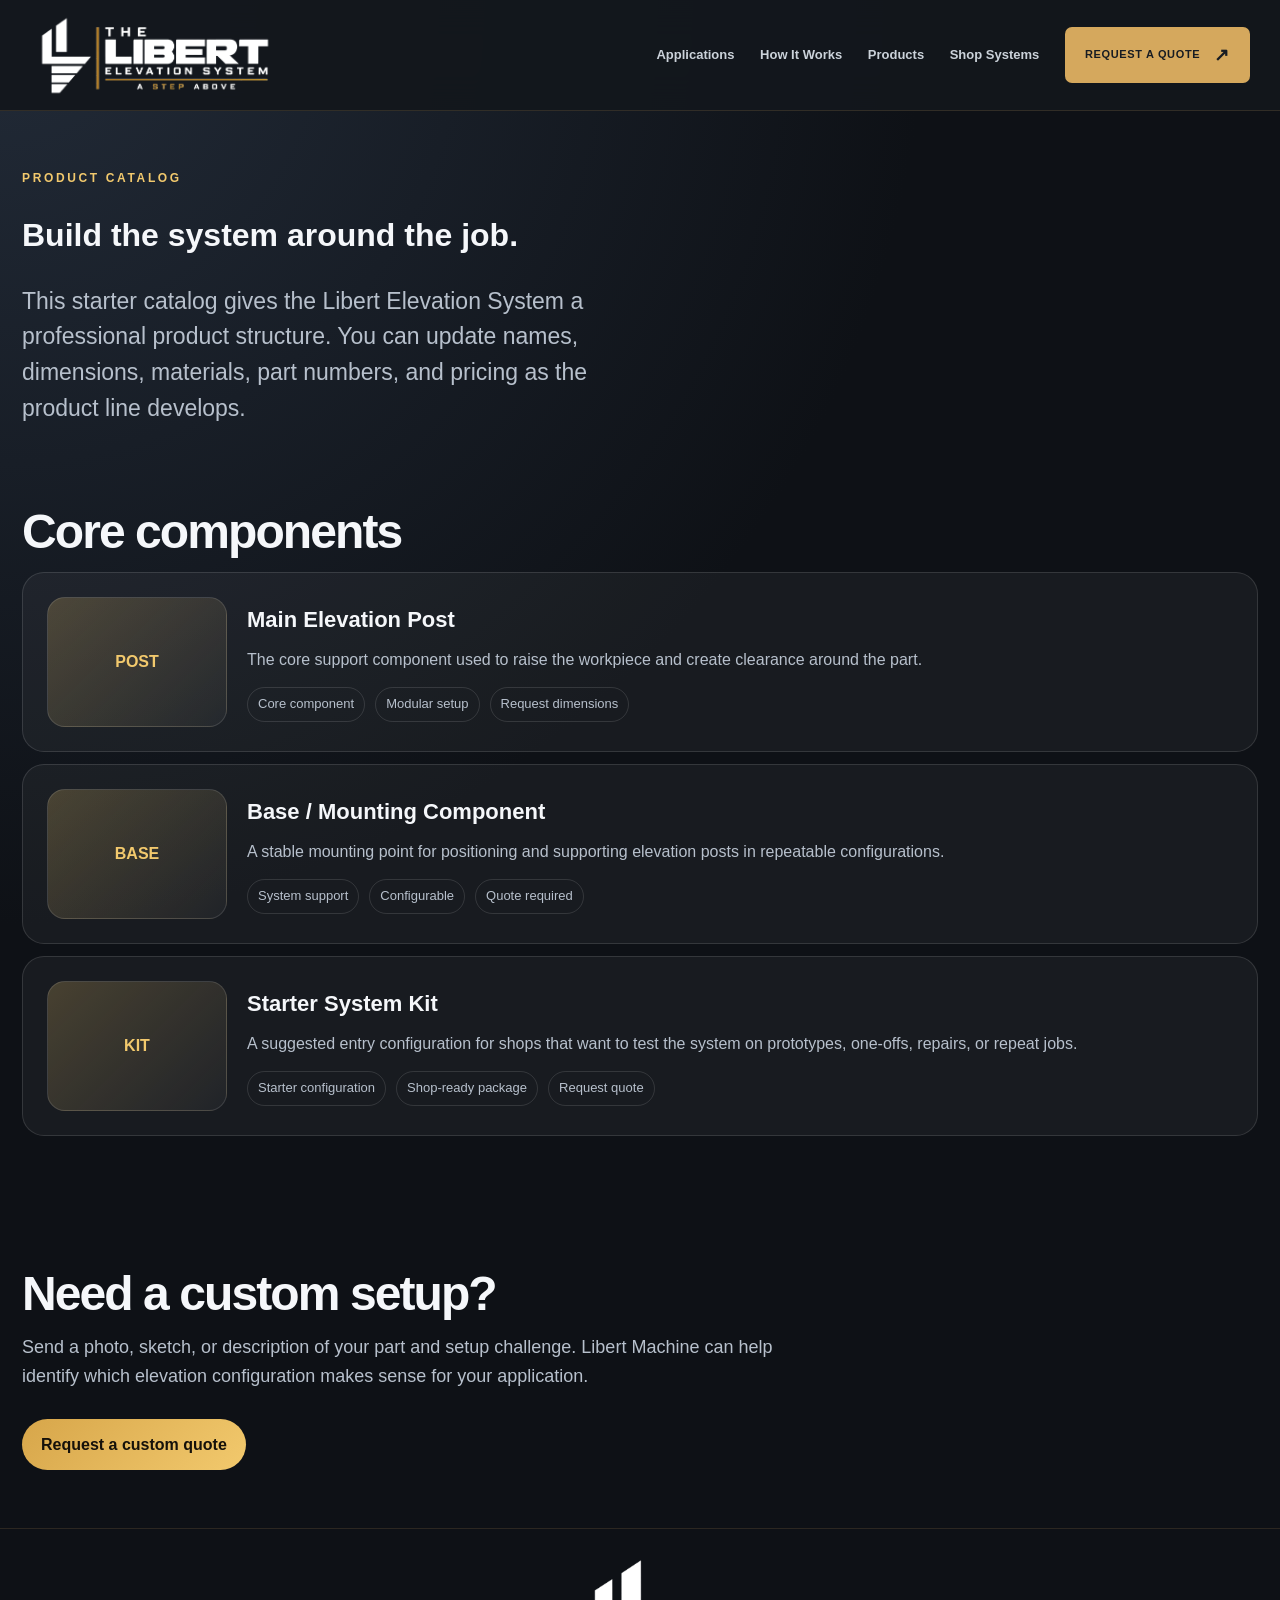
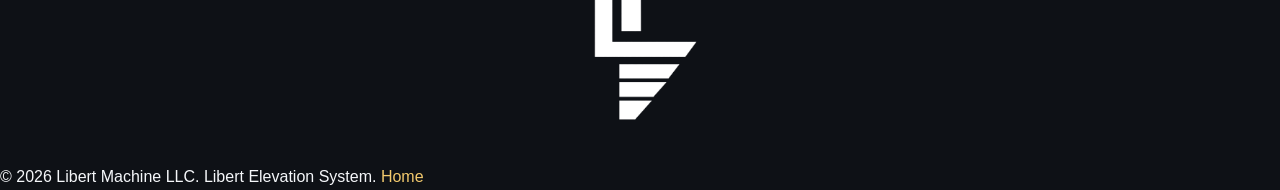
==== commit 5e9db484: "Match catalog navigation and refine page layout" ====
--- a/catalog.html
+++ b/catalog.html
@@ -9,18 +9,48 @@
   <link rel="icon" href="favicon.png" type="image/png" />
 </head>
 <body>
-  <nav class="nav">
-    <div class="nav-inner">
-      <a class="logo-lockup" href="index.html" aria-label="Libert Elevation System — Home"><img src="assets/les-full-logo-light.png" alt="The Libert Elevation System — A Step Above" width="460" height="165"></a>
-      <div class="nav-links">
-        <a href="index.html#problem">Problem</a>
-        <a href="index.html#system-diagram">How it works</a>
-        <a href="catalog.html">Catalog</a>
-        <a href="index.html#quote">Request quote</a>
-      </div>
-      <a class="btn btn-primary mobile-cta" href="index.html#quote">Quote</a>
+  
+ 
+<nav class="nav">
+  <div class="nav-inner">
+
+    <a class="logo-lockup"
+       href="index.html"
+       aria-label="Libert Elevation System — Home">
+      <img
+        src="assets/les-full-logo-light.png"
+        alt="Libert Elevation System"
+        width="460"
+        height="165"
+      >
+    </a>
+
+    <div class="nav-links" id="navLinks">
+      <a href="index.html#problem">Applications</a>
+      <a href="index.html#system-diagram">How It Works</a>
+      <a href="catalog.html">Products</a>
+      <a href="index.html#quote">Shop Systems</a>
+
+      <a href="index.html#quote" class="nav-quote-btn">
+        REQUEST A QUOTE
+        <span aria-hidden="true">↗</span>
+      </a>
     </div>
-  </nav>
+
+    <button
+      class="nav-toggle"
+      type="button"
+      aria-label="Open navigation menu"
+      aria-expanded="false"
+      aria-controls="navLinks"
+    >
+      <span></span>
+      <span></span>
+      <span></span>
+    </button>
+
+  </div>
+</nav> 
 
   <main class="page-wrap">
     <div class="eyebrow">Product catalog</div>
@@ -59,13 +89,21 @@
       </div>
     </section>
 
-    <section style="padding-left:0;padding-right:0;">
+    <section class="catalog-custom-quote"></section>
       <h2 class="section-title">Need a custom setup?</h2>
       <p class="section-copy">Send a photo, sketch, or description of your part and setup challenge. Libert Machine can help identify which elevation configuration makes sense for your application.</p>
       <a class="btn btn-primary" href="index.html#quote">Request a custom quote</a>
     </section>
   </main>
 
+<!-- CATALOG BOTTOM LOGO -->
+<div class="catalog-bottom-logo">
+  <img
+    src="assets/les-mark-white.png"
+    alt="Libert Elevation System"
+  >
+</div>
+
   <footer>
     © 2026 Libert Machine LLC. Libert Elevation System. <a href="index.html">Home</a>
   </footer>
--- a/styles.css
+++ b/styles.css
@@ -21,28 +21,206 @@
 }
 a { color: inherit; text-decoration: none; }
 img { max-width: 100%; display: block; }
+
+
+/* ==================================
+   PREMIUM LES NAVIGATION
+================================== */
+
 .nav {
-  position: sticky; top: 0; z-index: 10;
-  backdrop-filter: blur(16px);
-  background: rgba(14, 17, 22, .86);
-  border-bottom: 1px solid var(--line);
-}
+  position: sticky;
+  top: 0;
+  z-index: 1000;
+  background: rgba(19, 23, 29, 0.96);
+  border-bottom: 1px solid rgba(213, 168, 93, 0.16);
+  backdrop-filter: blur(18px);
+  -webkit-backdrop-filter: blur(18px);
+}
+
 .nav-inner {
-  max-width: var(--max); margin: 0 auto; padding: 14px 22px;
-  display: flex; align-items: center; justify-content: space-between; gap: 18px;
-}
-.logo-lockup { display:flex; align-items:center; gap:12px; font-weight:900; text-transform:uppercase; letter-spacing:.04em; }
-.logo-mark { width:42px; height:42px; border-radius:10px; background:#111823; border:1px solid var(--line); display:grid; place-items:center; color:var(--accent-2); font-weight:900; }
-.logo-main {
-  color: var(--text);
-}
-
-.logo-accent {
-  color: var(--accent-2);
-}
-.nav-links { display: flex; gap: 20px; color: var(--muted); font-size: 14px; align-items:center; }
-.nav-links a:hover { color: var(--text); }
-.mobile-cta { display:none; }
+  display: flex;
+  align-items: center;
+  justify-content: space-between;
+  gap: 30px;
+  max-width: 1400px;
+  min-height: 84px;
+  margin: 0 auto;
+  padding: 10px 30px;
+}
+
+/* Logo */
+
+.logo-lockup {
+  display: flex;
+  align-items: center;
+  flex: 0 0 auto;
+  width: 280px; /* Previously 210px */
+  text-decoration: none;
+}
+
+.logo-lockup img {
+  display: block;
+  width: 100%;
+  height: auto;
+  max-height: 90px; /* Previously 64px */
+  object-fit: contain;
+  object-position: left center;
+}
+
+/* Desktop links */
+
+.nav-links {
+  display: flex;
+  align-items: center;
+  justify-content: flex-end;
+  gap: clamp(15px, 2vw, 32px);
+  margin-left: auto;
+}
+
+.nav-links > a:not(.nav-quote-btn) {
+  color: #cbd2da;
+  font-size: 13px;
+  font-weight: 600;
+  text-decoration: none;
+  white-space: nowrap;
+  transition: color 0.2s ease;
+}
+
+.nav-links > a:not(.nav-quote-btn):hover {
+  color: #d5a85d;
+}
+
+/* Quote button */
+
+.nav-quote-btn {
+  display: inline-flex;
+  align-items: center;
+  justify-content: center;
+  gap: 14px;
+  padding: 14px 20px;
+  border-radius: 7px;
+  background: #d5a85d;
+  color: #171c22;
+  font-size: 11px;
+  font-weight: 900;
+  letter-spacing: 0.06em;
+  text-decoration: none;
+  white-space: nowrap;
+  transition:
+    background 0.2s ease,
+    transform 0.2s ease;
+}
+
+.nav-quote-btn:hover {
+  background: #edc47b;
+  transform: translateY(-2px);
+}
+
+.nav-quote-btn span {
+  font-size: 18px;
+}
+
+/* Hidden on desktop */
+
+.nav-toggle {
+  display: none;
+}
+
+/* ==================================
+   MOBILE NAVIGATION
+================================== */
+
+@media (max-width: 900px) {
+
+  .nav-inner {
+    min-height: 70px;
+    padding: 10px 20px;
+  }
+
+  .logo-lockup {
+    width: 190px;
+  }
+
+  .logo-lockup img {
+    max-height: 60px;
+  }
+
+  .nav-toggle {
+    display: flex;
+    flex-direction: column;
+    justify-content: center;
+    gap: 6px;
+    flex: 0 0 auto;
+    width: 44px;
+    height: 44px;
+    padding: 10px;
+    border: 1px solid #46515d;
+    border-radius: 8px;
+    background: #222a33;
+    cursor: pointer;
+  }
+
+  .nav-toggle span {
+    display: block;
+    width: 100%;
+    height: 2px;
+    border-radius: 2px;
+    background: #d5a85d;
+    transition:
+      transform 0.25s ease,
+      opacity 0.25s ease;
+  }
+
+  .nav-toggle.active span:nth-child(1) {
+    transform: translateY(8px) rotate(45deg);
+  }
+
+  .nav-toggle.active span:nth-child(2) {
+    opacity: 0;
+  }
+
+  .nav-toggle.active span:nth-child(3) {
+    transform: translateY(-8px) rotate(-45deg);
+  }
+
+  .nav-links {
+    display: none;
+    position: absolute;
+    top: 100%;
+    left: 0;
+    right: 0;
+    flex-direction: column;
+    align-items: stretch;
+    gap: 0;
+    margin: 0;
+    padding: 15px 22px 25px;
+    border-bottom: 1px solid #46515d;
+    background: #171c22;
+    box-shadow: 0 20px 35px rgba(0, 0, 0, 0.3);
+  }
+
+  .nav-links.open {
+    display: flex;
+  }
+
+  .nav-links > a:not(.nav-quote-btn) {
+    padding: 16px 5px;
+    border-bottom: 1px solid #303944;
+    font-size: 15px;
+  }
+
+  .nav-quote-btn {
+    margin-top: 20px;
+    padding: 17px 20px;
+  }
+}
+
+@media (max-width: 380px) {
+  .logo-lockup {
+    width: 145px;
+  }
+}
+
 section, .page-wrap { max-width: var(--max); margin: 0 auto; padding: 58px 22px; }
 .hero {
   max-width: var(--max);
@@ -1622,3 +1800,59 @@
     font-size: 38px;
   }
 }
+
+/* CATALOG BOTTOM LOGO */
+
+.catalog-bottom-logo {
+  display: flex;
+  justify-content: center;
+  align-items: center;
+  padding: 30px 20px 35px;
+  border-top: 1px solid rgba(213, 168, 93, 0.15);
+}
+
+.catalog-bottom-logo img {
+  display: block;
+  width: 100%;
+  max-width: 180px;
+  height: auto;
+  object-fit: contain;
+}
+
+@media (max-width: 600px) {
+  .catalog-bottom-logo {
+    padding: 25px 20px;
+  }
+
+  .catalog-bottom-logo img {
+    max-width: 150px;
+  }
+}
+/* CATALOG CUSTOM QUOTE */
+
+.catalog-custom-quote {
+  max-width: 1400px;
+  margin: 0 auto;
+  padding: 35px 0 40px;
+}
+
+.catalog-custom-quote .section-title {
+  margin-top: 0;
+  margin-bottom: 12px;
+}
+
+.catalog-custom-quote .section-copy {
+  margin-bottom: 24px;
+}
+
+/* Keep the bottom logo close to the section */
+
+.catalog-bottom-logo {
+  padding: 25px 20px 30px;
+}
+
+@media (max-width: 600px) {
+  .catalog-custom-quote {
+    padding: 35px 20px;
+  }
+}
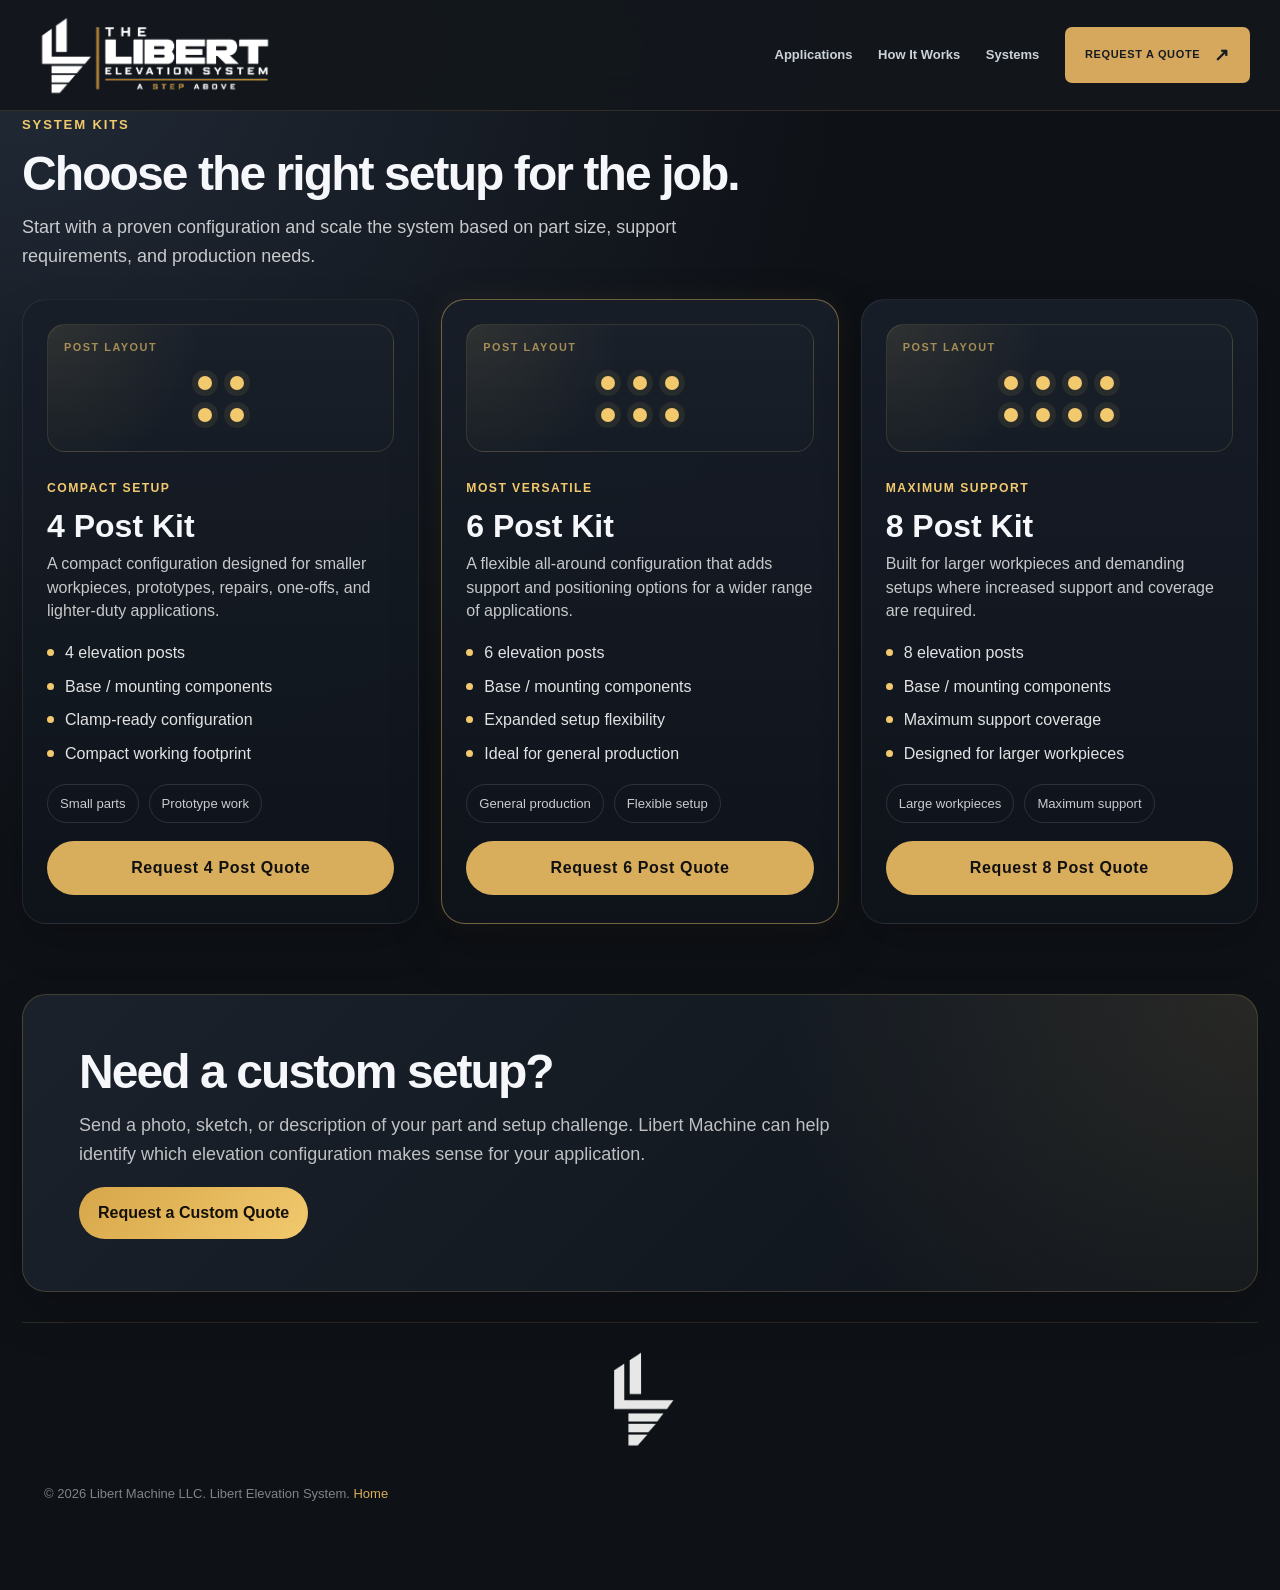
==== commit 0bd411d1: "Polish LES catalog page and system kit layout" ====
--- a/catalog.html
+++ b/catalog.html
@@ -26,16 +26,15 @@
     </a>
 
     <div class="nav-links" id="navLinks">
-      <a href="index.html#problem">Applications</a>
-      <a href="index.html#system-diagram">How It Works</a>
-      <a href="catalog.html">Products</a>
-      <a href="index.html#quote">Shop Systems</a>
-
-      <a href="index.html#quote" class="nav-quote-btn">
-        REQUEST A QUOTE
-        <span aria-hidden="true">↗</span>
-      </a>
-    </div>
+  <a href="index.html#problem">Applications</a>
+  <a href="index.html#system-diagram">How It Works</a>
+  <a href="catalog.html">Systems</a>
+
+  <a href="index.html#quote" class="nav-quote-btn">
+    REQUEST A QUOTE
+    <span aria-hidden="true">↗</span>
+  </a>
+</div>
 
     <button
       class="nav-toggle"
@@ -52,49 +51,189 @@
   </div>
 </nav> 
 
-  <main class="page-wrap">
-    <div class="eyebrow">Product catalog</div>
-    <h1>Build the system around the job.</h1>
-    <p class="lead">This starter catalog gives the Libert Elevation System a professional product structure. You can update names, dimensions, materials, part numbers, and pricing as the product line develops.</p>
-
-    <section style="padding-left:0;padding-right:0;">
-      <h2 class="section-title">Core components</h2>
-      <div class="feature-list">
-        <div class="card catalog-item">
-          <div class="catalog-visual">Post</div>
-          <div>
-            <h3>Main Elevation Post</h3>
-            <p>The core support component used to raise the workpiece and create clearance around the part.</p>
-            <div class="specs"><span>Core component</span><span>Modular setup</span><span>Request dimensions</span></div>
-          </div>
-        </div>
-
-        <div class="card catalog-item">
-          <div class="catalog-visual">Base</div>
-          <div>
-            <h3>Base / Mounting Component</h3>
-            <p>A stable mounting point for positioning and supporting elevation posts in repeatable configurations.</p>
-            <div class="specs"><span>System support</span><span>Configurable</span><span>Quote required</span></div>
-          </div>
-        </div>
-
-        <div class="card catalog-item">
-          <div class="catalog-visual">Kit</div>
-          <div>
-            <h3>Starter System Kit</h3>
-            <p>A suggested entry configuration for shops that want to test the system on prototypes, one-offs, repairs, or repeat jobs.</p>
-            <div class="specs"><span>Starter configuration</span><span>Shop-ready package</span><span>Request quote</span></div>
-          </div>
+ <!-- SYSTEM KITS -->
+  <section class="kit-options-section">
+
+    <div class="section-eyebrow">SYSTEM KITS</div>
+
+    <h2 class="section-title">
+      Choose the right setup for the job.
+    </h2>
+
+    <p class="section-copy kit-intro">
+      Start with a proven configuration and scale the system based on
+      part size, support requirements, and production needs.
+    </p>
+
+
+   <div class="kit-grid">
+
+  <!-- 4 POST -->
+  <article class="kit-card">
+
+    <div class="kit-visual visual-4">
+      <div class="kit-plate">
+        <div class="kit-visual-label">POST LAYOUT</div>
+
+        <div class="post-grid">
+          <span></span>
+          <span></span>
+          <span></span>
+          <span></span>
         </div>
       </div>
-    </section>
-
-    <section class="catalog-custom-quote"></section>
-      <h2 class="section-title">Need a custom setup?</h2>
-      <p class="section-copy">Send a photo, sketch, or description of your part and setup challenge. Libert Machine can help identify which elevation configuration makes sense for your application.</p>
-      <a class="btn btn-primary" href="index.html#quote">Request a custom quote</a>
-    </section>
-  </main>
+    </div>
+
+    <div class="kit-top">
+      <span class="kit-label">COMPACT SETUP</span>
+
+      <h3>4 Post Kit</h3>
+
+      <p>
+        A compact configuration designed for smaller workpieces,
+        prototypes, repairs, one-offs, and lighter-duty applications.
+      </p>
+    </div>
+
+    <ul class="kit-list">
+      <li>4 elevation posts</li>
+      <li>Base / mounting components</li>
+      <li>Clamp-ready configuration</li>
+      <li>Compact working footprint</li>
+    </ul>
+
+    <div class="kit-tags">
+      <span>Small parts</span>
+      <span>Prototype work</span>
+    </div>
+
+    <a href="index.html#quote" class="kit-btn">
+      Request 4 Post Quote
+    </a>
+
+  </article>
+
+
+  <!-- 6 POST -->
+  <article class="kit-card featured">
+
+    <div class="kit-visual visual-6">
+      <div class="kit-plate">
+        <div class="kit-visual-label">POST LAYOUT</div>
+
+        <div class="post-grid">
+          <span></span>
+          <span></span>
+          <span></span>
+          <span></span>
+          <span></span>
+          <span></span>
+        </div>
+      </div>
+    </div>
+
+    <div class="kit-top">
+      <span class="kit-label">MOST VERSATILE</span>
+
+      <h3>6 Post Kit</h3>
+
+      <p>
+        A flexible all-around configuration that adds support
+        and positioning options for a wider range of applications.
+      </p>
+    </div>
+
+    <ul class="kit-list">
+      <li>6 elevation posts</li>
+      <li>Base / mounting components</li>
+      <li>Expanded setup flexibility</li>
+      <li>Ideal for general production</li>
+    </ul>
+
+    <div class="kit-tags">
+      <span>General production</span>
+      <span>Flexible setup</span>
+    </div>
+
+    <a href="index.html#quote" class="kit-btn">
+      Request 6 Post Quote
+    </a>
+
+  </article>
+
+
+  <!-- 8 POST -->
+  <article class="kit-card">
+
+    <div class="kit-visual visual-8">
+      <div class="kit-plate">
+        <div class="kit-visual-label">POST LAYOUT</div>
+
+        <div class="post-grid">
+          <span></span>
+          <span></span>
+          <span></span>
+          <span></span>
+          <span></span>
+          <span></span>
+          <span></span>
+          <span></span>
+        </div>
+      </div>
+    </div>
+
+    <div class="kit-top">
+      <span class="kit-label">MAXIMUM SUPPORT</span>
+
+      <h3>8 Post Kit</h3>
+
+      <p>
+        Built for larger workpieces and demanding setups where
+        increased support and coverage are required.
+      </p>
+    </div>
+
+    <ul class="kit-list">
+      <li>8 elevation posts</li>
+      <li>Base / mounting components</li>
+      <li>Maximum support coverage</li>
+      <li>Designed for larger workpieces</li>
+    </ul>
+
+    <div class="kit-tags">
+      <span>Large workpieces</span>
+      <span>Maximum support</span>
+    </div>
+
+    <a href="index.html#quote" class="kit-btn">
+      Request 8 Post Quote
+    </a>
+
+  </article>
+
+</div> 
+
+
+  <!-- CUSTOM SETUP -->
+  <section class="catalog-custom-quote">
+
+    <h2 class="section-title">
+      Need a custom setup?
+    </h2>
+
+    <p class="section-copy">
+      Send a photo, sketch, or description of your part and setup challenge.
+      Libert Machine can help identify which elevation configuration makes
+      sense for your application.
+    </p>
+
+    <a class="btn btn-primary" href="index.html#quote">
+      Request a Custom Quote
+    </a>
+
+  </section>
+
+</main> 
 
 <!-- CATALOG BOTTOM LOGO -->
 <div class="catalog-bottom-logo">
--- a/styles.css
+++ b/styles.css
@@ -11,14 +11,35 @@
 }
 * { box-sizing: border-box; }
 html { scroll-behavior: smooth; }
-body {
-  margin: 0;
-  font-family: Arial, Helvetica, sans-serif;
-  background: radial-gradient(circle at top left, #222b38 0, var(--bg) 42%);
-  color: var(--text);
-  line-height: 1.6;
-  overflow-x: hidden;
-}
+
+body { 
+  margin: 0; 
+  font-family: "Inter", Arial, Helvetica, sans-serif; 
+  background: radial-gradient(circle at top left, #222b38 0, var(--bg) 42%); 
+  color: var(--text); 
+  line-height: 1.6; 
+  overflow-x: hidden; 
+}
+
+h1,
+h2,
+h3,
+h4,
+h5,
+h6 {
+  font-family: "Barlow Condensed", "Arial Narrow", Arial, sans-serif;
+}
+
+a { 
+  color: inherit; 
+  text-decoration: none; 
+} 
+
+img { 
+  max-width: 100%; 
+  display: block; 
+}
+
 a { color: inherit; text-decoration: none; }
 img { max-width: 100%; display: block; }
 
@@ -287,13 +308,20 @@
   border-radius: 16px;
 }
 .hero h1 {
+  font-family: "Barlow Condensed", "Arial Narrow", Arial, sans-serif;
   font-size: clamp(54px, 6vw, 86px);
   line-height: 0.92;
-  letter-spacing: -0.06em;
+  letter-spacing: -0.015em;
   max-width: 9ch;
   margin: 0 0 24px;
-  font-weight: 900;
-}
+  font-weight: 800;
+  text-transform: uppercase;
+}
+
+.hero .lead {
+  max-width: 620px;
+}
+
 .hero-badge{
   display:inline-block;
   margin-top:20px;
@@ -1828,31 +1856,440 @@
     max-width: 150px;
   }
 }
-/* CATALOG CUSTOM QUOTE */
+/* ==================================
+   CATALOG CUSTOM QUOTE CTA
+================================== */
 
 .catalog-custom-quote {
   max-width: 1400px;
+  margin: 70px auto 30px;
+  padding: 52px 56px;
+
+  border: 1px solid rgba(242,201,109,.18);
+  border-radius: 24px;
+
+  background:
+    radial-gradient(
+      circle at top right,
+      rgba(242,201,109,.10),
+      transparent 38%
+    ),
+    linear-gradient(
+      135deg,
+      rgba(28,35,45,.96),
+      rgba(15,20,27,.98)
+    );
+
+  box-shadow: 0 20px 50px rgba(0,0,0,.20);
+}
+
+.catalog-custom-quote .section-title {
+  margin: 0 0 14px;
+  max-width: 680px;
+}
+
+.catalog-custom-quote .section-copy {
+  max-width: 760px;
+  margin-bottom:18px;
+  color: rgba(255,255,255,.72);
+}
+
+.catalog-custom-quote .btn {
+  min-width: 220px;
+}
+
+@media (max-width: 700px) {
+  .catalog-custom-quote {
+    margin-top: 50px;
+    padding: 36px 24px;
+  }
+
+  .catalog-custom-quote .btn {
+    width: 100%;
+  }
+}
+
+.hero-benefits {
+  margin-top: 18px;
+  font-size: 0.92rem;
+  font-weight: 700;
+  letter-spacing: 0.08em;
+  text-transform: uppercase;
+  color: #cda45f;
+}
+
+.site-footer {
+  margin-top: 80px;
+  padding: 48px 6% 24px;
+  background: #0f141b;
+  border-top: 1px solid rgba(242, 201, 109, 0.18);
+}
+
+.footer-inner {
+  display: grid;
+  grid-template-columns: 2fr 1fr 1fr;
+  gap: 40px;
+  max-width: 1200px;
   margin: 0 auto;
-  padding: 35px 0 40px;
-}
-
-.catalog-custom-quote .section-title {
+}
+
+.footer-brand h3 {
+  margin: 0 0 12px;
+  font-family: "Barlow Condensed", "Arial Narrow", sans-serif;
+  font-size: 28px;
+  letter-spacing: 0.04em;
+  color: #f2c96d;
+}
+
+.footer-brand p {
+  max-width: 460px;
+  margin: 0;
+  color: rgba(255,255,255,.68);
+}
+
+.footer-links {
+  display: flex;
+  flex-direction: column;
+  gap: 10px;
+}
+
+.footer-links a {
+  color: rgba(255,255,255,.82);
+  font-weight: 600;
+}
+
+.footer-links a:hover {
+  color: #f2c96d;
+}
+
+.footer-company {
+  color: rgba(255,255,255,.6);
+}
+
+.footer-company p {
+  margin: 0 0 8px;
+}
+
+.footer-bottom {
+  max-width: 1200px;
+  margin: 36px auto 0;
+  padding-top: 20px;
+  border-top: 1px solid rgba(255,255,255,.08);
+  display: flex;
+  justify-content: space-between;
+  gap: 20px;
+  font-size: 13px;
+  color: rgba(255,255,255,.45);
+}
+
+.footer-bottom a {
+  color: rgba(255,255,255,.6);
+}
+
+@media (max-width: 800px) {
+  .footer-inner {
+    grid-template-columns: 1fr;
+  }
+
+  .footer-bottom {
+    flex-direction: column;
+  }
+}
+
+/* ==================================
+   LES KIT CARDS
+================================== */
+
+.page-wrap {
+  padding-top: 56px;
+}
+
+.page-wrap .lead {
+  max-width: 760px;
+  margin-bottom: 72px;
+}
+
+.kit-options-section {
+  margin-top: 24px;
+  padding-top: 0;
+}
+
+.kit-options-section .section-title {
   margin-top: 0;
+  margin-bottom: 14px;
+}
+
+.section-eyebrow {
+  display: inline-block;
+  margin-bottom: 14px;
+  color: #f2c96d;
+  font-size: 0.82rem;
+  font-weight: 800;
+  letter-spacing: 0.14em;
+  text-transform: uppercase;
+}
+
+.kit-intro,
+.section-copy.kit-intro {
+  max-width: 760px;
+  margin-bottom: 28px;
+  color: rgba(255,255,255,.76);
+}
+
+.kit-grid {
+  display: grid;
+  grid-template-columns: repeat(3, minmax(0, 1fr));
+  gap: 22px;
+}
+
+.kit-card {
+  background: linear-gradient(
+    180deg,
+    rgba(24,30,40,.94),
+    rgba(15,20,27,.96)
+  );
+  border: 1px solid rgba(255,255,255,.08);
+  border-radius: 24px;
+  padding: 24px 24px 28px;
+  box-shadow: 0 18px 40px rgba(0,0,0,.18);
+
+  display: flex;
+  flex-direction: column;
+  gap: 18px;
+}
+
+.kit-card.featured {
+  border-color: rgba(242,201,109,.42);
+  box-shadow: 0 20px 50px rgba(0,0,0,.25),
+  0 0 28px rgba(242,201,109,.06);
+}
+
+.kit-visual {
+  margin-bottom: 4px;
+}
+
+.kit-plate {
+  position: relative;
+  height: 128px;
+  border-radius: 18px;
+  border: 1px solid rgba(242,201,109,.14);
+
+  background:
+    linear-gradient(
+      180deg,
+      rgba(255,255,255,.03),
+      rgba(255,255,255,.01)
+    ),
+    radial-gradient(
+      circle at top left,
+      rgba(242,201,109,.10),
+      transparent 42%
+    ),
+    #121923;
+
+  padding: 22px 24px;
+}
+
+.kit-visual-label {
+  position: absolute;
+  top: 14px;
+  left: 16px;
+
+  font-size: 0.68rem;
+  font-weight: 800;
+  letter-spacing: 0.14em;
+  color: rgba(242,201,109,.62);
+}
+
+.post-grid {
+  width: 100%;
+  height: 100%;
+
+  display: grid;
+  place-content: center;
+
+  gap: 18px;
+  padding-top: 22px;
+}
+
+.kit-card {
+  height: 100%;
+}
+
+.kit-btn {
+  width: 100%;
+}
+
+.post-grid span {
+  display: block;
+  width: 14px;
+  height: 14px;
+  border-radius: 50%;
+  background: #f2c96d;
+  box-shadow: 0 0 0 6px rgba(242,201,109,.08);
+}
+
+.visual-4 .post-grid {
+  grid-template-columns: repeat(2, 14px);
+  grid-template-rows: repeat(2, 14px);
+}
+
+.visual-6 .post-grid {
+  grid-template-columns: repeat(3, 14px);
+  grid-template-rows: repeat(2, 14px);
+}
+
+.visual-8 .post-grid {
+  grid-template-columns: repeat(4, 14px);
+  grid-template-rows: repeat(2, 14px);
+}
+
+.kit-label {
+  display: inline-block;
   margin-bottom: 12px;
-}
-
-.catalog-custom-quote .section-copy {
-  margin-bottom: 24px;
-}
-
-/* Keep the bottom logo close to the section */
+  color: #f2c96d;
+  font-size: 0.76rem;
+  font-weight: 800;
+  letter-spacing: 0.12em;
+  text-transform: uppercase;
+}
+
+.kit-card h3 {
+  margin: 0 0 10px;
+  font-size: 2rem;
+  line-height: 1;
+}
+
+.kit-card p {
+  margin: 0;
+  color: rgba(255,255,255,.76);
+  line-height: 1.45;
+}
+
+.kit-list {
+  list-style: none;
+  margin: 0;
+  padding: 0;
+  display: grid;
+  gap: 8px;
+}
+
+.kit-list li {
+  position: relative;
+  padding-left: 18px;
+  color: rgba(255,255,255,.88);
+}
+
+.kit-list li::before {
+  content: "";
+  position: absolute;
+  left: 0;
+  top: 0.58em;
+
+  width: 7px;
+  height: 7px;
+  border-radius: 50%;
+  background: #f2c96d;
+}
+
+.kit-tags {
+  display: flex;
+  flex-wrap: wrap;
+  gap: 10px;
+}
+
+.kit-tags span {
+  padding: 8px 12px;
+  border: 1px solid rgba(255,255,255,.12);
+  border-radius: 999px;
+  font-size: 0.82rem;
+  color: rgba(255,255,255,.78);
+}
+
+.kit-btn {
+  margin-top: auto;
+  display: inline-flex;
+  align-items: center;
+  justify-content: center;
+
+  padding: 14px 18px;
+  border-radius: 999px;
+
+  background: #d8ad5b;
+  color: #111;
+
+  font-weight: 800;
+  letter-spacing: 0.04em;
+
+  transition:
+    transform .18s ease,
+    box-shadow .18s ease;
+}
+
+.kit-btn:hover {
+  transform: translateY(-2px);
+  box-shadow: 0 10px 24px rgba(216,173,91,.22);
+}
+
+@media (max-width: 1000px) {
+  .kit-grid {
+    grid-template-columns: 1fr;
+  }
+}
+
+/* ==================================
+   CATALOG PAGE TOP POLISH
+================================== */
+
+.page-wrap {
+  padding-top: 42px;
+  padding-bottom: 70px;
+}
+
+.page-wrap > .eyebrow {
+  margin-bottom: 12px;
+}
+
+.page-wrap > h1 {
+  max-width: 760px;
+  margin: 0 0 16px;
+  font-size: clamp(42px, 5vw, 64px);
+  line-height: 0.98;
+  letter-spacing: -0.035em;
+}
+
+.page-wrap > .lead {
+  max-width: 720px;
+  margin: 0 0 42px;
+  color: rgba(255,255,255,.72);
+  font-size: 18px;
+  line-height: 1.65;
+}
+
+.kit-options-section {
+  margin-top: 0;
+  padding-top: 0;
+}
 
 .catalog-bottom-logo {
-  padding: 25px 20px 30px;
-}
-
-@media (max-width: 600px) {
-  .catalog-custom-quote {
-    padding: 35px 20px;
-  }
-}
+  padding: 26px 20px 18px;
+  border-top: 1px solid rgba(242,201,109,.12);
+}
+
+.catalog-bottom-logo img {
+  max-width: 105px;
+  opacity: 0.9;
+}
+
+footer {
+  max-width: 1400px;
+  margin: 0 auto;
+  padding: 12px 22px 28px;
+
+  color: rgba(255,255,255,.48);
+  font-size: 13px;
+}
+
+footer a {
+  color: #d8ad5b;
+}
